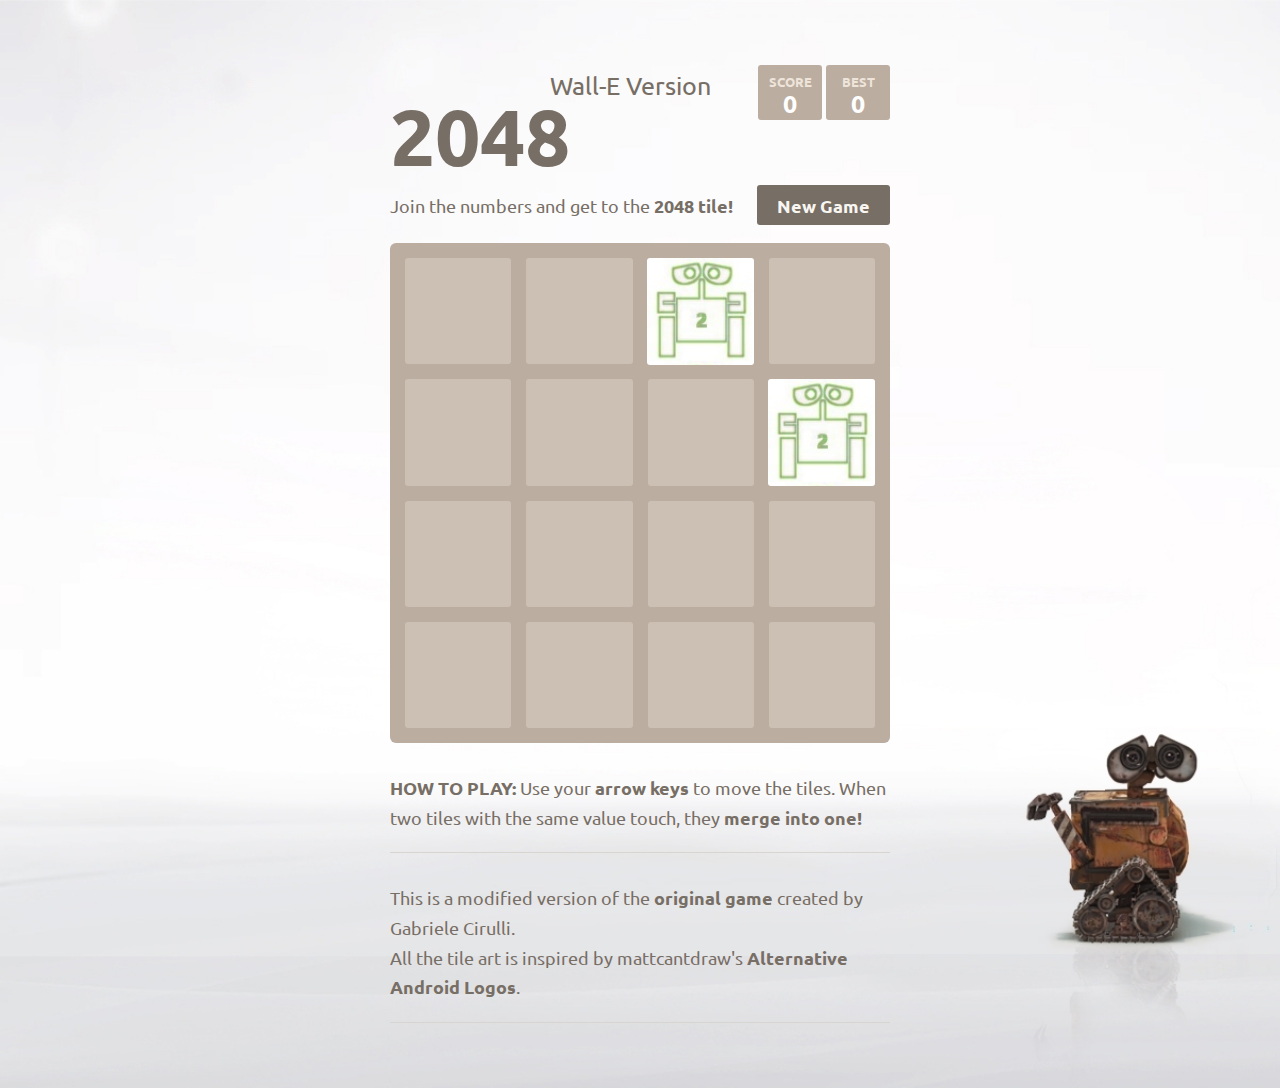
==== index_1.html @ 0d57aeeb "Change the location of the fb share button" ====
<!DOCTYPE html>
<html lang="en" manifest="cache.appcache">
<head>
  <meta charset="utf-8">
  <title>2048 | Wall-E Version</title>

  <link href="style/main.css" rel="stylesheet" type="text/css">
  <link href='http://fonts.googleapis.com/css?family=Ubuntu:400,700,400italic' rel='stylesheet' type='text/css'>
  <link rel="shortcut icon" href="favicon.ico">
  <link rel="apple-touch-icon" href="meta/apple-touch-icon.png">
  <link rel="apple-touch-startup-image" href="meta/apple-touch-startup-image-640x1096.png" media="(device-width: 320px) and (device-height: 568px) and (-webkit-device-pixel-ratio: 2)"> <!-- iPhone 5+ -->
  <link rel="apple-touch-startup-image" href="meta/apple-touch-startup-image-640x920.png"  media="(device-width: 320px) and (device-height: 480px) and (-webkit-device-pixel-ratio: 2)"> <!-- iPhone, retina -->
  <meta name="apple-mobile-web-app-capable" content="yes">
  <meta name="apple-mobile-web-app-status-bar-style" content="black">

  <meta name="HandheldFriendly" content="True">
  <meta name="MobileOptimized" content="320">
  <meta name="viewport" content="width=device-width, target-densitydpi=160dpi, initial-scale=1.0, maximum-scale=1, user-scalable=no, minimal-ui">
  <meta name="format-detection" content="telephone=no" />

  <meta name="apple-itunes-app" content="app-id=868076805">

  <meta property="og:title" content="2048 Game - Wall-E Version"/>
  <meta property="og:site_name" content="2048 Game - Wall-E Version"/>
  <meta property="og:description" content="Join the numbers and get to the 2048 tile! Careful: This game is extremely addictive!"/>
  <meta property="og:image" content="style/images/gameprtscr.png"/>
</head>
<body background="style/images/bg-image.jpg">
  
  <script>(function(d, s, id) 
  {
    var js, fjs = d.getElementsByTagName(s)[0];
    if (d.getElementById(id)) return;
    js = d.createElement(s); js.id = id;
    js.src = "//connect.facebook.net/en_US/sdk.js#xfbml=1&appId=1471300976479376&version=v2.0";
    fjs.parentNode.insertBefore(js, fjs);
  } (document, 'script', 'facebook-jssdk'));
  </script>

  <div class="container">
    <div class="heading">
      <a href="http://usmanayubsh.github.io/2048/"><h1 class="title">2048</h1>
      <h2 class="subtitle"> Wall-E Version</h2></a>
        <div class="scores-container">
          <div class="score-container">0</div>
          <div class="best-container">0</div>
        </div>
    </div>
    
    <div class="fb-share-button" data-href="http://usmanayubsh.github.io/2048/index_1.html" data-width="600px" data-layout="button_count"></div>
    
    <div class="above-game">
      <p class="game-intro">Join the numbers and get to the <strong>2048 tile!</strong></p>
      <a class="restart-button">New Game</a>
    </div>

    <div class="game-container">
      <div class="game-message">
        <p></p>
        <div class="lower">
	        <a class="keep-playing-button">Keep going</a>
          <a class="retry-button">Try again</a>
          <div class="score-sharing"></div>
        </div>
      </div>

      <div class="grid-container">
        <div class="grid-row">
          <div class="grid-cell"></div>
          <div class="grid-cell"></div>
          <div class="grid-cell"></div>
          <div class="grid-cell"></div>
        </div>
        <div class="grid-row">
          <div class="grid-cell"></div>
          <div class="grid-cell"></div>
          <div class="grid-cell"></div>
          <div class="grid-cell"></div>
        </div>
        <div class="grid-row">
          <div class="grid-cell"></div>
          <div class="grid-cell"></div>
          <div class="grid-cell"></div>
          <div class="grid-cell"></div>
        </div>
        <div class="grid-row">
          <div class="grid-cell"></div>
          <div class="grid-cell"></div>
          <div class="grid-cell"></div>
          <div class="grid-cell"></div>
        </div>
      </div>

      <div class="tile-container">

      </div>
    </div>
    <p class="game-explanation">
      <strong class="important">How to play:</strong> Use your <strong>arrow keys</strong> to move the tiles. When two tiles with the same value touch, they <strong>merge into one!</strong>
    </p>
    <hr>
    <p class="game-explanation2">
    This is a modified version of the <a href="http://gabrielecirulli.github.io/2048/" target="_blank">original game</a> created by Gabriele Cirulli.<br/> All the tile art is inspired by mattcantdraw's <a href = "http://mattcantdraw.deviantart.com/art/Alternative-Android-Logos-345898996" target = "_blank">Alternative Android Logos</a>.
    </p>
    <hr>
  </div>

  <script src="js/bind_polyfill.js"></script>
  <script src="js/classlist_polyfill.js"></script>
  <script src="js/animframe_polyfill.js"></script>
  <script src="js/keyboard_input_manager.js"></script>
  <script src="js/html_actuator.js"></script>
  <script src="js/grid.js"></script>
  <script src="js/tile.js"></script>
  <script src="js/local_storage_manager.js"></script>
  <script src="js/game_manager.js"></script>
  <script src="js/application.js"></script>

  <script>
  (function(i,s,o,g,r,a,m){i['GoogleAnalyticsObject']=r;i[r]=i[r]||function(){
  (i[r].q=i[r].q||[]).push(arguments)},i[r].l=1*new Date();a=s.createElement(o),
  m=s.getElementsByTagName(o)[0];a.async=1;a.src=g;m.parentNode.insertBefore(a,m)
  })(window,document,'script','//www.google-analytics.com/analytics.js','ga');

  ga('create', 'UA-17813454-4', 'auto');
  ga('send', 'pageview');
  </script>

  <script id="_wau7bc">var _wau = _wau || []; _wau.push(["classic", "y0lzdzcajd4p", "7bc"]);
  (function() {var s=document.createElement("script"); s.async=true;
  s.src="http://widgets.amung.us/classic.js";
  document.getElementsByTagName("head")[0].appendChild(s);
  })();
  </script>

</body>
</html>
---- style/main.css ----
@import url(http://fonts.googleapis.com/css?family=Ubuntu:400,700,400italic);
html, body {
  margin: 0;
  padding: 0;

  -webkit-background-size: cover;
  -moz-background-size: cover;
  -o-background-size: cover;
  background-size: cover;
  color: #776e65;
  font-family: 'Ubuntu', sans-serif;
  font-size: 18px; }

body {
  margin: 65px 0; }

input {
  display: inline-block;
  background: #8f7a66;
  border-radius: 3px;
  padding: 0 20px;
  text-decoration: none;
  color: #f9f6f2;
  height: 40px;
  line-height: 42px;
  cursor: pointer;
  font: inherit;
  border: none;
  outline: none;
  box-sizing: border-box;
  font-weight: bold;
  margin: 0;
  -webkit-appearance: none;
  -moz-appearance: none;
  appearance: none; }
  input[type="text"], input[type="email"] {
    cursor: auto;
    background: #fcfbf9;
    font-weight: normal;
    color: #776e65;
    padding: 0 15px; }
    input[type="text"]::-webkit-input-placeholder, input[type="email"]::-webkit-input-placeholder {
      color: #9d948c; }
    input[type="text"]::-moz-placeholder, input[type="email"]::-moz-placeholder {
      color: #9d948c; }
    input[type="text"]:-ms-input-placeholder, input[type="email"]:-ms-input-placeholder {
      color: #9d948c; }

.heading:after {
  content: "";
  display: block;
  clear: both; }

h1.title {
  font-size: 80px;
  font-weight: bold;
  margin: 21px 0px 0px 0px;
  display: block;
  float: left; }

h2.subtitle {
  margin: 5px 20px 5px -20px;
  font-size: 25px;
  font-weight: normal;
  float: left; }

@-webkit-keyframes move-up {
  0% {
    top: 25px;
    opacity: 1; }

  100% {
    top: -50px;
    opacity: 0; } }
@-moz-keyframes move-up {
  0% {
    top: 25px;
    opacity: 1; }

  100% {
    top: -50px;
    opacity: 0; } }
@keyframes move-up {
  0% {
    top: 25px;
    opacity: 1; }

  100% {
    top: -50px;
    opacity: 0; } }
.scores-container {
  padding: 0 0 18px;
  float: right;
  text-align: right; }

.score-container, .best-container {
  position: relative;
  display: inline-block;
  background: #bbada0;
  padding: 15px 25px;
  font-size: 25px;
  height: 25px;
  line-height: 47px;
  font-weight: bold;
  border-radius: 3px;
  color: white;
  margin-top: 0px;
  text-align: center; }
.score-container:after, .best-container:after {
    position: absolute;
    width: 100%;
    top: 10px;
    left: 0;
    text-transform: uppercase;
    font-size: 13px;
    line-height: 13px;
    text-align: center;
    color: #eee4da; }
.score-container .score-addition, .best-container .score-addition {
    position: absolute;
    right: 30px;
    color: red;
    font-size: 25px;
    line-height: 25px;
    font-weight: bold;
    color: rgba(119, 110, 101, 0.9);
    z-index: 100;
    -webkit-animation: move-up 600ms ease-in;
    -moz-animation: move-up 600ms ease-in;
    animation: move-up 600ms ease-in;
    -webkit-animation-fill-mode: both;
    -moz-animation-fill-mode: both;
    animation-fill-mode: both; }

.score-container:after {
  content: "Score"; }

.best-container:after {
  content: "Best"; }

p {
  margin-top: 0;
  margin-bottom: 10px;
  line-height: 1.65; }

a {
  color: #776e65;
  font-weight: bold;
  text-decoration: underline;
  cursor: pointer; }

strong.important {
  text-transform: uppercase; }

hr {
  border: none;
  border-bottom: 1px solid #d8d4d0;
  margin-top: 20px;
  margin-bottom: 30px; }

.container {
  width: 500px;
  margin: 0 auto; }

@-webkit-keyframes fade-in {
  0% {
    opacity: 0; }

  100% {
    opacity: 1; } }
@-moz-keyframes fade-in {
  0% {
    opacity: 0; }

  100% {
    opacity: 1; } }
@keyframes fade-in {
  0% {
    opacity: 0; }

  100% {
    opacity: 1; } }
@-webkit-keyframes slide-up {
  0% {
    margin-top: 32%; }

  100% {
    margin-top: 20%; } }
@-moz-keyframes slide-up {
  0% {
    margin-top: 32%; }

  100% {
    margin-top: 20%; } }
@keyframes slide-up {
  0% {
    margin-top: 32%; }

  100% {
    margin-top: 20%; } }
.game-container {
  margin-top: 16px;
  position: relative;
  padding: 15px;
  cursor: default;
  -webkit-touch-callout: none;
  -ms-touch-callout: none;
  -webkit-user-select: none;
  -moz-user-select: none;
  -ms-user-select: none;
  -ms-touch-action: none;
  touch-action: none;
  background: #bbada0;
  border-radius: 6px;
  width: 500px;
  height: 500px;
  -webkit-box-sizing: border-box;
  -moz-box-sizing: border-box;
  box-sizing: border-box; }

.game-message {
  display: none;
  position: absolute;
  top: 0;
  right: 0;
  bottom: 0;
  left: 0;
  background: rgba(238, 228, 218, 0.73);
  z-index: 100;
  padding-top: 40px;
  text-align: center;
  -webkit-animation: fade-in 800ms ease 1200ms;
  -moz-animation: fade-in 800ms ease 1200ms;
  animation: fade-in 800ms ease 1200ms;
  -webkit-animation-fill-mode: both;
  -moz-animation-fill-mode: both;
  animation-fill-mode: both; }
  .game-message p {
    font-size: 60px;
    font-weight: bold;
    height: 60px;
    line-height: 60px;
    margin-top: 222px; }
  .game-message .lower {
    display: block;
    margin-top: 29px; }
  .game-message .mailing-list {
    margin-top: 52px; }
    .game-message .mailing-list strong {
      display: block;
      margin-bottom: 10px; }
    .game-message .mailing-list .mailing-list-email-field {
      width: 230px;
      margin-right: 5px; }
  .game-message a {
    display: inline-block;
    background: #8f7a66;
    border-radius: 3px;
    padding: 0 20px;
    text-decoration: none;
    color: #f9f6f2;
    height: 40px;
    line-height: 42px;
    cursor: pointer;
    margin-left: 9px; }
    .game-message a.keep-playing-button {
      display: none; }
  .game-message .score-sharing {
    display: inline-block;
    vertical-align: middle;
    margin-left: 10px; }
  .game-message.game-won {
    background: rgba(237, 194, 46, 0.5);
    color: #f9f6f2; }
    .game-message.game-won a.keep-playing-button {
      display: inline-block; }
  .game-message.game-won, .game-message.game-over {
    display: block; }
    .game-message.game-won p, .game-message.game-over p {
      -webkit-animation: slide-up 1.5s ease-in-out 2500ms;
      -moz-animation: slide-up 1.5s ease-in-out 2500ms;
      animation: slide-up 1.5s ease-in-out 2500ms;
      -webkit-animation-fill-mode: both;
      -moz-animation-fill-mode: both;
      animation-fill-mode: both; }
    .game-message.game-won .mailing-list, .game-message.game-over .mailing-list {
      -webkit-animation: fade-in 1.5s ease-in-out 2500ms;
      -moz-animation: fade-in 1.5s ease-in-out 2500ms;
      animation: fade-in 1.5s ease-in-out 2500ms;
      -webkit-animation-fill-mode: both;
      -moz-animation-fill-mode: both;
      animation-fill-mode: both; }

.grid-container {
  position: absolute;
  z-index: 1; }

.grid-row {
  margin-bottom: 15px; }
  .grid-row:last-child {
    margin-bottom: 0; }
  .grid-row:after {
    content: "";
    display: block;
    clear: both; }

.grid-cell {
  width: 106.25px;
  height: 106.25px;
  margin-right: 15px;
  float: left;
  border-radius: 3px;
  background: rgba(238, 228, 218, 0.35); }
  .grid-cell:last-child {
    margin-right: 0; }

.tile-container {
  position: absolute;
  z-index: 2; }

.tile, .tile .tile-inner {
  width: 107px;
  height: 107px;
  line-height: 116.25px; }
.tile.tile-position-1-1 {
  -webkit-transform: translate(0px, 0px);
  -moz-transform: translate(0px, 0px);
  transform: translate(0px, 0px); }
.tile.tile-position-1-2 {
  -webkit-transform: translate(0px, 121px);
  -moz-transform: translate(0px, 121px);
  transform: translate(0px, 121px); }
.tile.tile-position-1-3 {
  -webkit-transform: translate(0px, 242px);
  -moz-transform: translate(0px, 242px);
  transform: translate(0px, 242px); }
.tile.tile-position-1-4 {
  -webkit-transform: translate(0px, 363px);
  -moz-transform: translate(0px, 363px);
  transform: translate(0px, 363px); }
.tile.tile-position-2-1 {
  -webkit-transform: translate(121px, 0px);
  -moz-transform: translate(121px, 0px);
  transform: translate(121px, 0px); }
.tile.tile-position-2-2 {
  -webkit-transform: translate(121px, 121px);
  -moz-transform: translate(121px, 121px);
  transform: translate(121px, 121px); }
.tile.tile-position-2-3 {
  -webkit-transform: translate(121px, 242px);
  -moz-transform: translate(121px, 242px);
  transform: translate(121px, 242px); }
.tile.tile-position-2-4 {
  -webkit-transform: translate(121px, 363px);
  -moz-transform: translate(121px, 363px);
  transform: translate(121px, 363px); }
.tile.tile-position-3-1 {
  -webkit-transform: translate(242px, 0px);
  -moz-transform: translate(242px, 0px);
  transform: translate(242px, 0px); }
.tile.tile-position-3-2 {
  -webkit-transform: translate(242px, 121px);
  -moz-transform: translate(242px, 121px);
  transform: translate(242px, 121px); }
.tile.tile-position-3-3 {
  -webkit-transform: translate(242px, 242px);
  -moz-transform: translate(242px, 242px);
  transform: translate(242px, 242px); }
.tile.tile-position-3-4 {
  -webkit-transform: translate(242px, 363px);
  -moz-transform: translate(242px, 363px);
  transform: translate(242px, 363px); }
.tile.tile-position-4-1 {
  -webkit-transform: translate(363px, 0px);
  -moz-transform: translate(363px, 0px);
  transform: translate(363px, 0px); }
.tile.tile-position-4-2 {
  -webkit-transform: translate(363px, 121px);
  -moz-transform: translate(363px, 121px);
  transform: translate(363px, 121px); }
.tile.tile-position-4-3 {
  -webkit-transform: translate(363px, 242px);
  -moz-transform: translate(363px, 242px);
  transform: translate(363px, 242px); }
.tile.tile-position-4-4 {
  -webkit-transform: translate(363px, 363px);
  -moz-transform: translate(363px, 363px);
  transform: translate(363px, 363px); }

.tile {
  position: absolute;
  -webkit-transition: 100ms ease-in-out;
  -moz-transition: 100ms ease-in-out;
  transition: 100ms ease-in-out;
  -webkit-transition-property: -webkit-transform;
  -moz-transition-property: -moz-transform;
  transition-property: transform; }
  .tile .tile-inner {
    border-radius: 3px;
    background: #eee4da;
    text-align: center;
    font-weight: bold;
    z-index: 10;
    font-size: 55px; }
  .tile.tile-2 .tile-inner {
    background-image: url('images/01.jpg');
    background-size: 100%;
    color: rgba(0,0,0,0);
    box-shadow: 0 0 30px 10px rgba(243, 215, 116, 0), inset 0 0 0 1px rgba(255, 255, 255, 0);
    }
  .tile.tile-4 .tile-inner {
    background-image: url('images/02.jpg');
    background-size: 100%;
    color: rgba(0,0,0,0);
    box-shadow: 0 0 30px 10px rgba(243, 215, 116, 0), inset 0 0 0 1px rgba(255, 255, 255, 0); }
  .tile.tile-8 .tile-inner {
    background-image: url('images/03.jpg');
    background-size: 100%;
    color: rgba(0,0,0,0);
    box-shadow: 0 0 30px 10px rgba(243, 215, 116, 0), inset 0 0 0 1px rgba(255, 255, 255, 0); }
  .tile.tile-16 .tile-inner {
    background-image: url('images/04.jpg');
    background-size: 96%;
    color: rgba(0,0,0,0);
    box-shadow: 0 0 30px 10px rgba(243, 215, 116, 0), inset 0 0 0 1px rgba(255, 255, 255, 0); }
  .tile.tile-32 .tile-inner {
    background-image: url('images/05.jpg');
    background-size: 100%;
    color: rgba(0,0,0,0);
    box-shadow: 0 0 30px 10px rgba(243, 215, 116, 0), inset 0 0 0 1px rgba(255, 255, 255, 0); }
  .tile.tile-64 .tile-inner {
    background-image: url('images/06.jpg');
    background-size: 100%;
    color: rgba(0,0,0,0);
    box-shadow: 0 0 30px 10px rgba(243, 215, 116, 0), inset 0 0 0 1px rgba(255, 255, 255, 0); }
  .tile.tile-128 .tile-inner {
    background-image: url('images/07.jpg');
    background-size: 96%;
    color: rgba(0,0,0,0);
    box-shadow: 0 0 30px 10px rgba(243, 215, 116, 0), inset 0 0 0 1px rgba(255, 255, 255, 0); }
    @media screen and (max-width: 520px) {
      .tile.tile-128 .tile-inner {
        font-size: 25px; } }
  .tile.tile-256 .tile-inner {
    background-image: url('images/08.jpg');
    background-size: 100%;
    color: rgba(0,0,0,0);
    box-shadow: 0 0 30px 10px rgba(243, 215, 116, 0), inset 0 0 0 1px rgba(255, 255, 255, 0); }
    @media screen and (max-width: 520px) {
      .tile.tile-256 .tile-inner {
        font-size: 25px; } }
  .tile.tile-512 .tile-inner {
    background-image: url('images/09.jpg');
    background-size: 100%;
    color: rgba(0,0,0,0);
    box-shadow: 0 0 30px 10px rgba(243, 215, 116, 0), inset 0 0 0 1px rgba(255, 255, 255, 0); }
    @media screen and (max-width: 520px) {
      .tile.tile-512 .tile-inner {
        font-size: 25px; } }
  .tile.tile-1024 .tile-inner {
    background-image: url('images/10.jpg');
    background-size: 100%;
    color: rgba(0,0,0,0);
    box-shadow: 0 0 30px 10px rgba(243, 215, 116, 0), inset 0 0 0 1px rgba(255, 255, 255, 0); }
    @media screen and (max-width: 520px) {
      .tile.tile-1024 .tile-inner {
        font-size: 15px; } }
  .tile.tile-2048 .tile-inner {
    background-image: url('images/11.jpg');
    background-size: 100%;
    color: rgba(0,0,0,0);
    box-shadow: 0 0 30px 10px rgba(243, 215, 116, 0), inset 0 0 0 1px rgba(255, 255, 255, 0); }
    @media screen and (max-width: 520px) {
      .tile.tile-2048 .tile-inner {
        font-size: 15px; } }
  .tile.tile-super .tile-inner {
    color: #f9f6f2;
    background: #3c3a32;
    font-size: 30px; }
    @media screen and (max-width: 520px) {
      .tile.tile-super .tile-inner {
        font-size: 10px; } }

@-webkit-keyframes appear {
  0% {
    opacity: 0;
    -webkit-transform: scale(0);
    -moz-transform: scale(0);
    transform: scale(0); }

  100% {
    opacity: 1;
    -webkit-transform: scale(1);
    -moz-transform: scale(1);
    transform: scale(1); } }
@-moz-keyframes appear {
  0% {
    opacity: 0;
    -webkit-transform: scale(0);
    -moz-transform: scale(0);
    transform: scale(0); }

  100% {
    opacity: 1;
    -webkit-transform: scale(1);
    -moz-transform: scale(1);
    transform: scale(1); } }
@keyframes appear {
  0% {
    opacity: 0;
    -webkit-transform: scale(0);
    -moz-transform: scale(0);
    transform: scale(0); }

  100% {
    opacity: 1;
    -webkit-transform: scale(1);
    -moz-transform: scale(1);
    transform: scale(1); } }
.tile-new .tile-inner {
  -webkit-animation: appear 200ms ease 100ms;
  -moz-animation: appear 200ms ease 100ms;
  animation: appear 200ms ease 100ms;
  -webkit-animation-fill-mode: backwards;
  -moz-animation-fill-mode: backwards;
  animation-fill-mode: backwards; }

@-webkit-keyframes pop {
  0% {
    -webkit-transform: scale(0);
    -moz-transform: scale(0);
    transform: scale(0); }

  50% {
    -webkit-transform: scale(1.2);
    -moz-transform: scale(1.2);
    transform: scale(1.2); }

  100% {
    -webkit-transform: scale(1);
    -moz-transform: scale(1);
    transform: scale(1); } }
@-moz-keyframes pop {
  0% {
    -webkit-transform: scale(0);
    -moz-transform: scale(0);
    transform: scale(0); }

  50% {
    -webkit-transform: scale(1.2);
    -moz-transform: scale(1.2);
    transform: scale(1.2); }

  100% {
    -webkit-transform: scale(1);
    -moz-transform: scale(1);
    transform: scale(1); } }
@keyframes pop {
  0% {
    -webkit-transform: scale(0);
    -moz-transform: scale(0);
    transform: scale(0); }

  50% {
    -webkit-transform: scale(1.2);
    -moz-transform: scale(1.2);
    transform: scale(1.2); }

  100% {
    -webkit-transform: scale(1);
    -moz-transform: scale(1);
    transform: scale(1); } }
.tile-merged .tile-inner {
  z-index: 20;
  -webkit-animation: pop 200ms ease 100ms;
  -moz-animation: pop 200ms ease 100ms;
  animation: pop 200ms ease 100ms;
  -webkit-animation-fill-mode: backwards;
  -moz-animation-fill-mode: backwards;
  animation-fill-mode: backwards; }

.above-game:after {
  content: "";
  display: block;
  clear: both; }

.game-intro {
  float: left;
  line-height: 42px;
  margin-bottom: 0; }

.restart-button {
  display: inline-block;
  background: #776e65;
  border-radius: 3px;
  padding: 0 20px;
  text-decoration: none;
  color: #f9f6f2;
  height: 40px;
  line-height: 42px;
  cursor: pointer;
  display: block;
  text-align: center;
  float: right; }

.restart-button:hover {
  background: #3D3934;
}

.game-explanation {
  margin-top: 30px; }

.game-explanation2 a {
  text-decoration: none;
}

.game-explanation2 a:hover {
  background: #3D3934;
  color: #f9f6f2;
}

.retry-button:hover {
  background: #3D3934;
}

.sharing {
  margin-top: 20px;
  text-align: center; }
  .sharing > iframe, .sharing > span, .sharing > form {
    display: inline-block;
    vertical-align: middle; }

@media screen and (max-width: 520px) {
  html, body {
    font-size: 15px; }

  body {
    margin-top: 0;
    padding: 20px; }

  h1.title {
    font-size: 27px;
    margin-top: 15px; }

  .container {
    width: 280px;
    margin: 0 auto; }

  .score-container, .best-container {
    margin-top: 0;
    padding: 15px 10px;
    min-width: 40px; }

  .heading {
    margin-bottom: 10px; }

  .game-intro {
    width: 55%;
    display: block;
    box-sizing: border-box;
    line-height: 1.65; }

  .restart-button {
    width: 42%;
    padding: 0;
    display: block;
    box-sizing: border-box;
    margin-top: 2px; }

  .game-container {
    margin-top: 16px;
    position: relative;
    padding: 10px;
    cursor: default;
    -webkit-touch-callout: none;
    -ms-touch-callout: none;
    -webkit-user-select: none;
    -moz-user-select: none;
    -ms-user-select: none;
    -ms-touch-action: none;
    touch-action: none;
    background: #bbada0;
    border-radius: 6px;
    width: 280px;
    height: 280px;
    -webkit-box-sizing: border-box;
    -moz-box-sizing: border-box;
    box-sizing: border-box; }

  .game-message {
    display: none;
    position: absolute;
    top: 0;
    right: 0;
    bottom: 0;
    left: 0;
    background: rgba(238, 228, 218, 0.73);
    z-index: 100;
    padding-top: 40px;
    text-align: center;
    -webkit-animation: fade-in 800ms ease 1200ms;
    -moz-animation: fade-in 800ms ease 1200ms;
    animation: fade-in 800ms ease 1200ms;
    -webkit-animation-fill-mode: both;
    -moz-animation-fill-mode: both;
    animation-fill-mode: both; }
    .game-message p {
      font-size: 60px;
      font-weight: bold;
      height: 60px;
      line-height: 60px;
      margin-top: 222px; }
    .game-message .lower {
      display: block;
      margin-top: 29px; }
    .game-message .mailing-list {
      margin-top: 52px; }
      .game-message .mailing-list strong {
        display: block;
        margin-bottom: 10px; }
      .game-message .mailing-list .mailing-list-email-field {
        width: 230px;
        margin-right: 5px; }
    .game-message a {
      display: inline-block;
      background: #8f7a66;
      border-radius: 3px;
      padding: 0 20px;
      text-decoration: none;
      color: #f9f6f2;
      height: 40px;
      line-height: 42px;
      cursor: pointer;
      margin-left: 9px; }
      .game-message a.keep-playing-button {
        display: none; }
    .game-message .score-sharing {
      display: inline-block;
      vertical-align: middle;
      margin-left: 10px; }
    .game-message.game-won {
      background: rgba(237, 194, 46, 0.5);
      color: #f9f6f2; }
      .game-message.game-won a.keep-playing-button {
        display: inline-block; }
    .game-message.game-won, .game-message.game-over {
      display: block; }
      .game-message.game-won p, .game-message.game-over p {
        -webkit-animation: slide-up 1.5s ease-in-out 2500ms;
        -moz-animation: slide-up 1.5s ease-in-out 2500ms;
        animation: slide-up 1.5s ease-in-out 2500ms;
        -webkit-animation-fill-mode: both;
        -moz-animation-fill-mode: both;
        animation-fill-mode: both; }
      .game-message.game-won .mailing-list, .game-message.game-over .mailing-list {
        -webkit-animation: fade-in 1.5s ease-in-out 2500ms;
        -moz-animation: fade-in 1.5s ease-in-out 2500ms;
        animation: fade-in 1.5s ease-in-out 2500ms;
        -webkit-animation-fill-mode: both;
        -moz-animation-fill-mode: both;
        animation-fill-mode: both; }

  .grid-container {
    position: absolute;
    z-index: 1; }

  .grid-row {
    margin-bottom: 10px; }
    .grid-row:last-child {
      margin-bottom: 0; }
    .grid-row:after {
      content: "";
      display: block;
      clear: both; }

  .grid-cell {
    width: 57.5px;
    height: 57.5px;
    margin-right: 10px;
    float: left;
    border-radius: 3px;
    background: rgba(238, 228, 218, 0.35); }
    .grid-cell:last-child {
      margin-right: 0; }

  .tile-container {
    position: absolute;
    z-index: 2; }

  .tile, .tile .tile-inner {
    width: 58px;
    height: 58px;
    line-height: 67.5px; }
  .tile.tile-position-1-1 {
    -webkit-transform: translate(0px, 0px);
    -moz-transform: translate(0px, 0px);
    transform: translate(0px, 0px); }
  .tile.tile-position-1-2 {
    -webkit-transform: translate(0px, 67px);
    -moz-transform: translate(0px, 67px);
    transform: translate(0px, 67px); }
  .tile.tile-position-1-3 {
    -webkit-transform: translate(0px, 135px);
    -moz-transform: translate(0px, 135px);
    transform: translate(0px, 135px); }
  .tile.tile-position-1-4 {
    -webkit-transform: translate(0px, 202px);
    -moz-transform: translate(0px, 202px);
    transform: translate(0px, 202px); }
  .tile.tile-position-2-1 {
    -webkit-transform: translate(67px, 0px);
    -moz-transform: translate(67px, 0px);
    transform: translate(67px, 0px); }
  .tile.tile-position-2-2 {
    -webkit-transform: translate(67px, 67px);
    -moz-transform: translate(67px, 67px);
    transform: translate(67px, 67px); }
  .tile.tile-position-2-3 {
    -webkit-transform: translate(67px, 135px);
    -moz-transform: translate(67px, 135px);
    transform: translate(67px, 135px); }
  .tile.tile-position-2-4 {
    -webkit-transform: translate(67px, 202px);
    -moz-transform: translate(67px, 202px);
    transform: translate(67px, 202px); }
  .tile.tile-position-3-1 {
    -webkit-transform: translate(135px, 0px);
    -moz-transform: translate(135px, 0px);
    transform: translate(135px, 0px); }
  .tile.tile-position-3-2 {
    -webkit-transform: translate(135px, 67px);
    -moz-transform: translate(135px, 67px);
    transform: translate(135px, 67px); }
  .tile.tile-position-3-3 {
    -webkit-transform: translate(135px, 135px);
    -moz-transform: translate(135px, 135px);
    transform: translate(135px, 135px); }
  .tile.tile-position-3-4 {
    -webkit-transform: translate(135px, 202px);
    -moz-transform: translate(135px, 202px);
    transform: translate(135px, 202px); }
  .tile.tile-position-4-1 {
    -webkit-transform: translate(202px, 0px);
    -moz-transform: translate(202px, 0px);
    transform: translate(202px, 0px); }
  .tile.tile-position-4-2 {
    -webkit-transform: translate(202px, 67px);
    -moz-transform: translate(202px, 67px);
    transform: translate(202px, 67px); }
  .tile.tile-position-4-3 {
    -webkit-transform: translate(202px, 135px);
    -moz-transform: translate(202px, 135px);
    transform: translate(202px, 135px); }
  .tile.tile-position-4-4 {
    -webkit-transform: translate(202px, 202px);
    -moz-transform: translate(202px, 202px);
    transform: translate(202px, 202px); }

  .tile .tile-inner {
    font-size: 35px; }

  .game-message {
    padding-top: 0; }
    .game-message p {
      font-size: 30px !important;
      height: 30px !important;
      line-height: 30px !important;
      margin-top: 32% !important;
      margin-bottom: 0 !important; }
    .game-message .lower {
      margin-top: 10px !important; }
    .game-message.game-won .score-sharing {
      margin-top: 10px; }
  .sharing > iframe, .sharing > span, .sharing > form {
    display: block;
    margin: 0 auto;
    margin-bottom: 20px; } }
.pp-donate button {
  -webkit-appearance: none;
  -moz-appearance: none;
  appearance: none;
  border: none;
  font: inherit;
  color: inherit;
  display: inline-block;
  background: #8f7a66;
  border-radius: 3px;
  padding: 0 20px;
  text-decoration: none;
  color: #f9f6f2;
  height: 40px;
  line-height: 42px;
  cursor: pointer; }
  .pp-donate button img {
    vertical-align: -4px;
    margin-right: 8px; }

.btc-donate {
  position: relative;
  margin-left: 10px;
  display: inline-block;
  background: #8f7a66;
  border-radius: 3px;
  padding: 0 20px;
  text-decoration: none;
  color: #f9f6f2;
  height: 40px;
  line-height: 42px;
  cursor: pointer; }
  .btc-donate img {
    vertical-align: -4px;
    margin-right: 8px; }
  .btc-donate a {
    color: #f9f6f2;
    text-decoration: none;
    font-weight: normal; }
  .btc-donate .address {
    cursor: auto;
    position: absolute;
    width: 340px;
    right: 50%;
    margin-right: -170px;
    padding-bottom: 7px;
    top: -30px;
    opacity: 0;
    pointer-events: none;
    -webkit-transition: 400ms ease;
    -moz-transition: 400ms ease;
    transition: 400ms ease;
    -webkit-transition-property: top, opacity;
    -moz-transition-property: top, opacity;
    transition-property: top, opacity; }
    .btc-donate .address:after {
      position: absolute;
      border-top: 10px solid #bbada0;
      border-right: 7px solid transparent;
      border-left: 7px solid transparent;
      content: "";
      bottom: 0px;
      left: 50%;
      margin-left: -7px; }
    .btc-donate .address code {
      background-color: #bbada0;
      padding: 10px 15px;
      width: 100%;
      border-radius: 3px;
      line-height: 1;
      font-weight: normal;
      font-size: 15px;
      font-family: Consolas, "Liberation Mono", Courier, monospace;
      text-align: center; }
  .btc-donate:hover .address, .btc-donate .address:hover .address {
    opacity: 1;
    top: -45px;
    pointer-events: auto; }
  @media screen and (max-width: 520px) {
    .btc-donate {
      width: 120px; }
      .btc-donate .address {
        margin-right: -150px;
        width: 300px; }
        .btc-donate .address code {
          font-size: 13px; }
        .btc-donate .address:after {
          left: 50%;
          bottom: 2px; } }

@-webkit-keyframes pop-in-big {
  0% {
    -webkit-transform: scale(0) translateZ(0);
    -moz-transform: scale(0) translateZ(0);
    transform: scale(0) translateZ(0);
    opacity: 0;
    margin-top: -56px; }

  100% {
    -webkit-transform: scale(1) translateZ(0);
    -moz-transform: scale(1) translateZ(0);
    transform: scale(1) translateZ(0);
    opacity: 1;
    margin-top: 30px; } }
@-moz-keyframes pop-in-big {
  0% {
    -webkit-transform: scale(0) translateZ(0);
    -moz-transform: scale(0) translateZ(0);
    transform: scale(0) translateZ(0);
    opacity: 0;
    margin-top: -56px; }

  100% {
    -webkit-transform: scale(1) translateZ(0);
    -moz-transform: scale(1) translateZ(0);
    transform: scale(1) translateZ(0);
    opacity: 1;
    margin-top: 30px; } }
@keyframes pop-in-big {
  0% {
    -webkit-transform: scale(0) translateZ(0);
    -moz-transform: scale(0) translateZ(0);
    transform: scale(0) translateZ(0);
    opacity: 0;
    margin-top: -56px; }

  100% {
    -webkit-transform: scale(1) translateZ(0);
    -moz-transform: scale(1) translateZ(0);
    transform: scale(1) translateZ(0);
    opacity: 1;
    margin-top: 30px; } }
@-webkit-keyframes pop-in-small {
  0% {
    -webkit-transform: scale(0) translateZ(0);
    -moz-transform: scale(0) translateZ(0);
    transform: scale(0) translateZ(0);
    opacity: 0;
    margin-top: -76px; }

  100% {
    -webkit-transform: scale(1) translateZ(0);
    -moz-transform: scale(1) translateZ(0);
    transform: scale(1) translateZ(0);
    opacity: 1;
    margin-top: 10px; } }
@-moz-keyframes pop-in-small {
  0% {
    -webkit-transform: scale(0) translateZ(0);
    -moz-transform: scale(0) translateZ(0);
    transform: scale(0) translateZ(0);
    opacity: 0;
    margin-top: -76px; }

  100% {
    -webkit-transform: scale(1) translateZ(0);
    -moz-transform: scale(1) translateZ(0);
    transform: scale(1) translateZ(0);
    opacity: 1;
    margin-top: 10px; } }
@keyframes pop-in-small {
  0% {
    -webkit-transform: scale(0) translateZ(0);
    -moz-transform: scale(0) translateZ(0);
    transform: scale(0) translateZ(0);
    opacity: 0;
    margin-top: -76px; }

  100% {
    -webkit-transform: scale(1) translateZ(0);
    -moz-transform: scale(1) translateZ(0);
    transform: scale(1) translateZ(0);
    opacity: 1;
    margin-top: 10px; } }
.app-notice {
  position: relative;
  -webkit-animation: pop-in-big 700ms ease 2s both;
  -moz-animation: pop-in-big 700ms ease 2s both;
  animation: pop-in-big 700ms ease 2s both;
  background: #edc53f;
  color: white;
  padding: 18px;
  margin-top: 30px;
  height: 56px;
  box-sizing: border-box;
  border-radius: 3px; }
  .app-notice:after {
    content: "";
    display: block;
    clear: both; }
  .app-notice .notice-close-button {
    float: right;
    font-weight: bold;
    cursor: pointer;
    margin-left: 10px;
    opacity: 0.7; }
  .app-notice p {
    margin-bottom: 0; }
  .app-notice, .app-notice p {
    line-height: 20px; }
  .app-notice a {
    color: white; }
  @media screen and (max-width: 520px) {
    .app-notice {
      -webkit-animation: pop-in-small 700ms ease 2s both;
      -moz-animation: pop-in-small 700ms ease 2s both;
      animation: pop-in-small 700ms ease 2s both;
      margin-top: 10px;
      height: 76px; } }
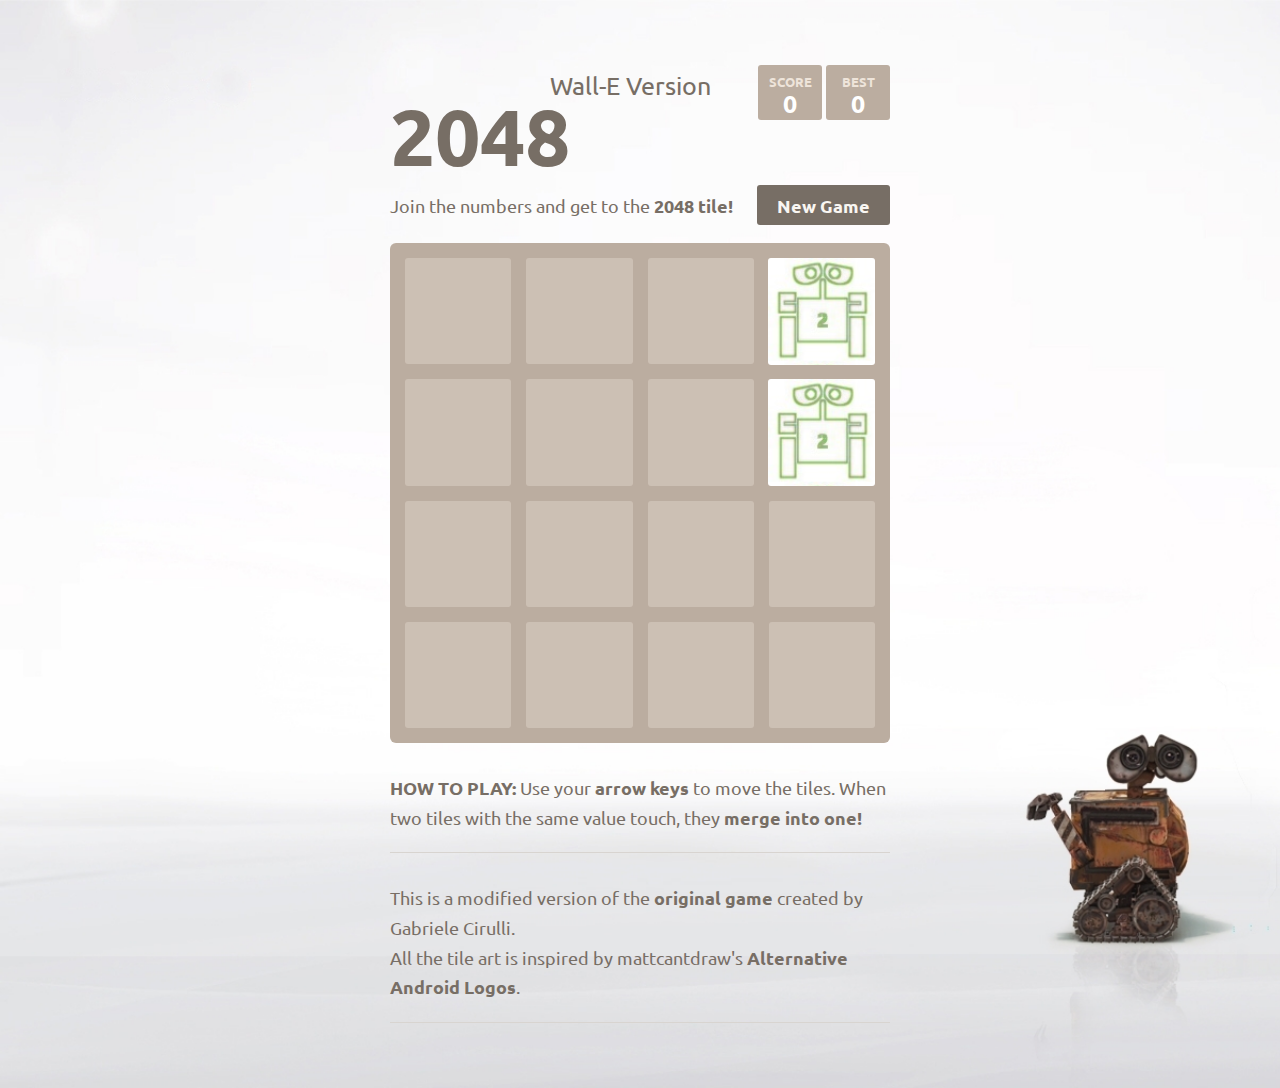
==== commit 3deb221f: "Align Share button with scores container" ====
--- a/index_1.html
+++ b/index_1.html
@@ -44,10 +44,9 @@
         <div class="scores-container">
           <div class="score-container">0</div>
           <div class="best-container">0</div>
+          <div class="fb-share-button" data-href="http://usmanayubsh.github.io/2048/index_1.html" data-width="600px" data-layout="button_count"></div>
         </div>
     </div>
-    
-    <div class="fb-share-button" data-href="http://usmanayubsh.github.io/2048/index_1.html" data-width="600px" data-layout="button_count"></div>
     
     <div class="above-game">
       <p class="game-intro">Join the numbers and get to the <strong>2048 tile!</strong></p>
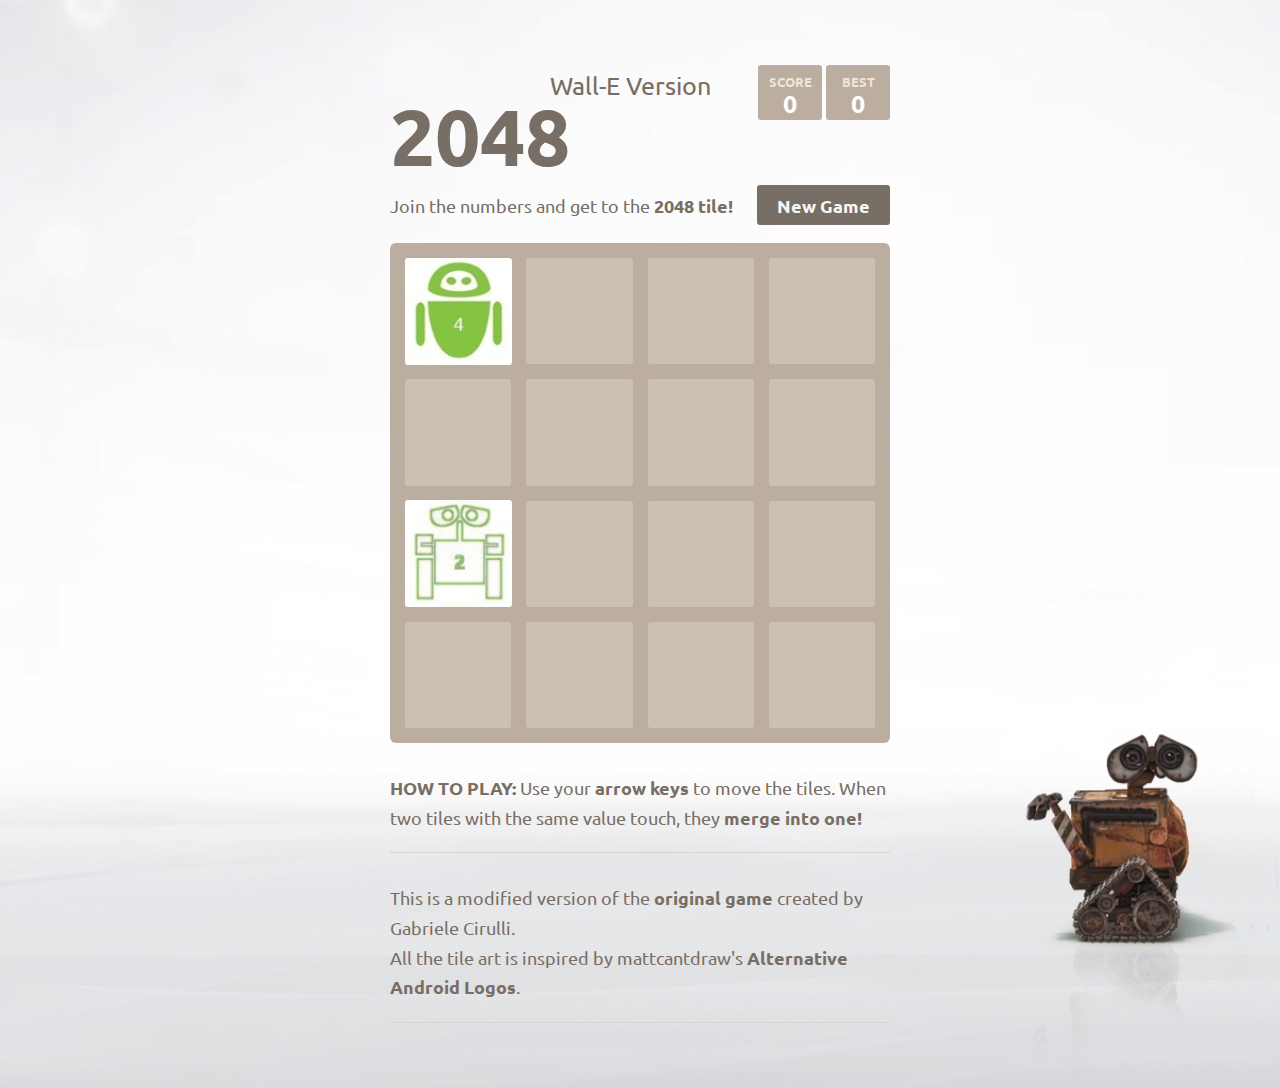
==== commit d061c7e3: "Play around with the fb share button's location" ====
--- a/index_1.html
+++ b/index_1.html
@@ -44,9 +44,10 @@
         <div class="scores-container">
           <div class="score-container">0</div>
           <div class="best-container">0</div>
-          <div class="fb-share-button" data-href="http://usmanayubsh.github.io/2048/index_1.html" data-width="600px" data-layout="button_count"></div>
         </div>
     </div>
+
+    <div class="fb-share-button" data-href="http://usmanayubsh.github.io/2048/index_1.html" data-width="600px" data-layout="button_count"></div>
     
     <div class="above-game">
       <p class="game-intro">Join the numbers and get to the <strong>2048 tile!</strong></p>
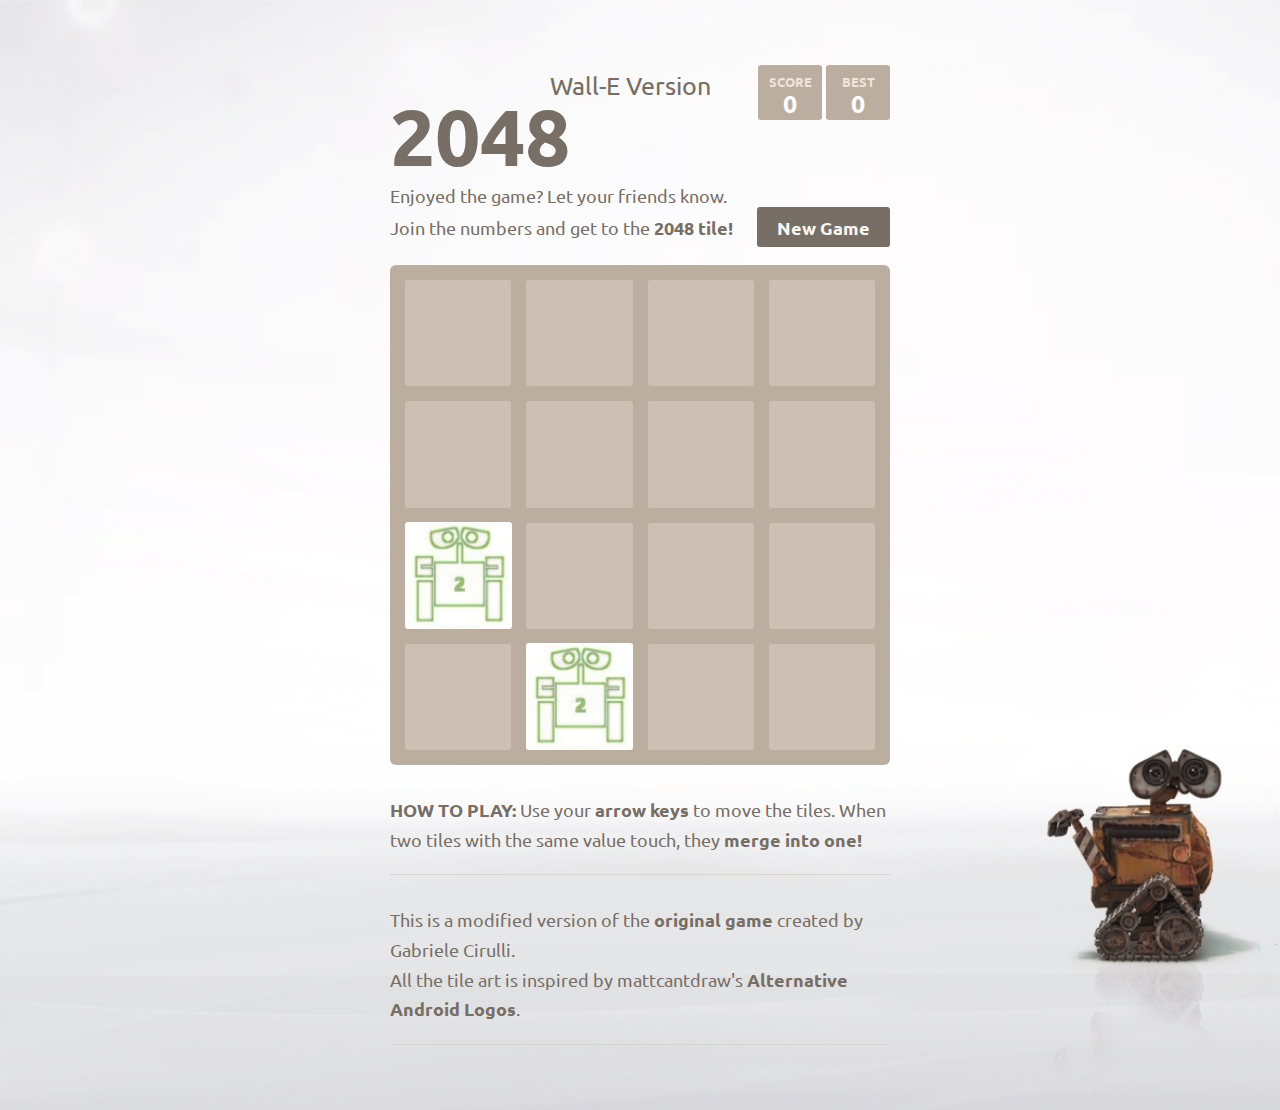
==== commit 27dc4f71: "Add a little message with the share button" ====
--- a/index_1.html
+++ b/index_1.html
@@ -47,7 +47,7 @@
         </div>
     </div>
 
-    <div class="fb-share-button" data-href="http://usmanayubsh.github.io/2048/index_1.html" data-width="600px" data-layout="button_count"></div>
+    <div class="fb-share-button" data-href="http://usmanayubsh.github.io/2048/index_1.html" data-width="600px" data-layout="button_count">Enjoyed the game? Let your friends know.</div>
     
     <div class="above-game">
       <p class="game-intro">Join the numbers and get to the <strong>2048 tile!</strong></p>
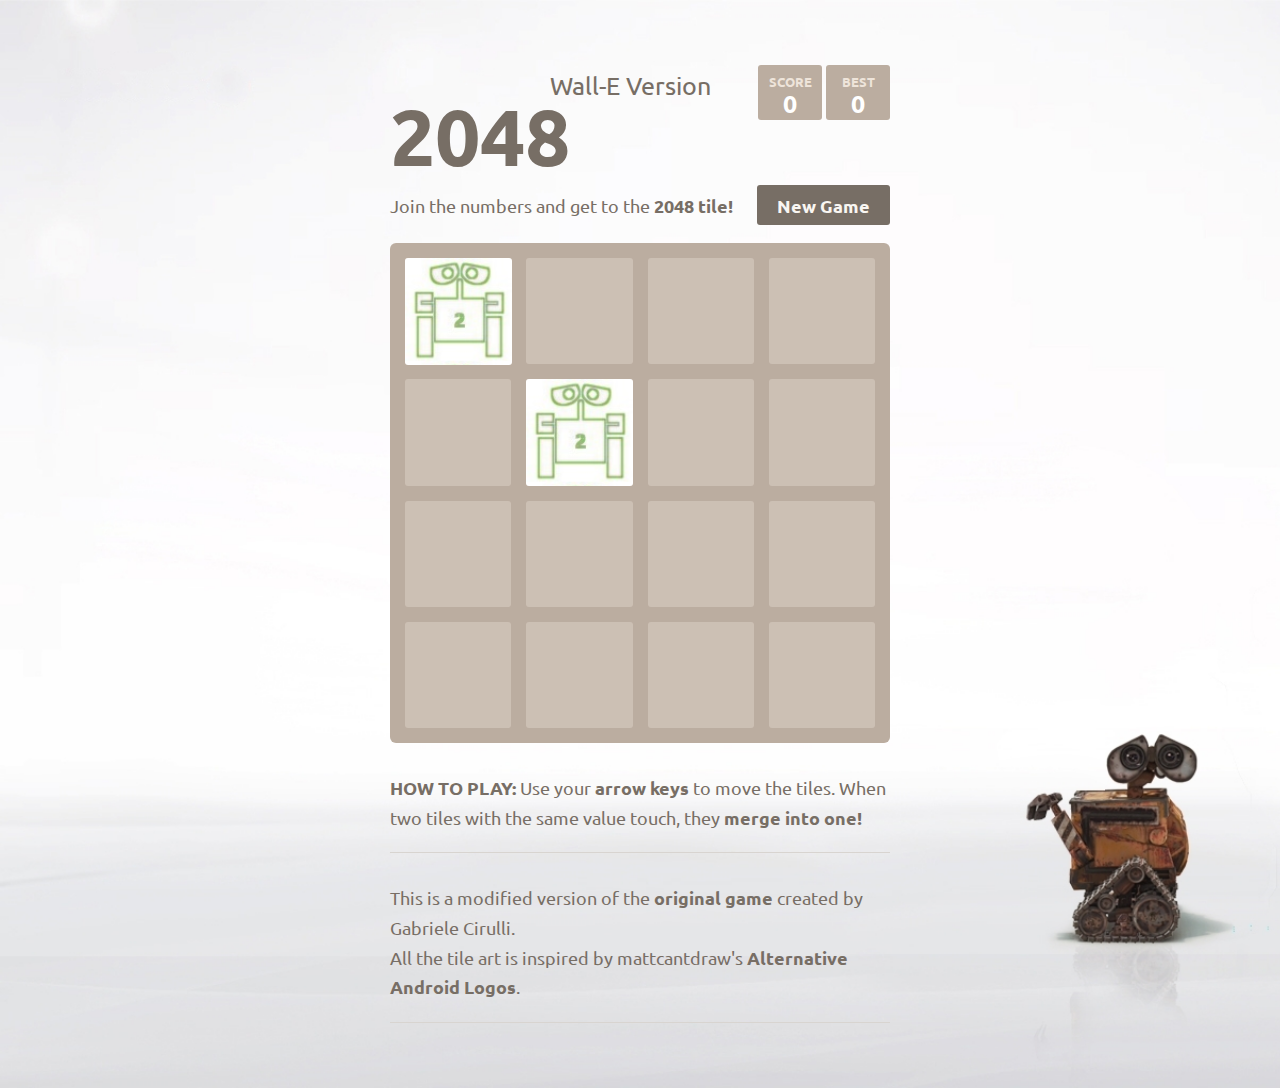
==== commit 03218f90: "Add a share button to the website" ====
--- a/index_1.html
+++ b/index_1.html
@@ -46,9 +46,7 @@
           <div class="best-container">0</div>
         </div>
     </div>
-
-    <div class="fb-share-button" data-href="http://usmanayubsh.github.io/2048/index_1.html" data-width="600px" data-layout="button_count">Enjoyed the game? Let your friends know.</div>
-    
+   
     <div class="above-game">
       <p class="game-intro">Join the numbers and get to the <strong>2048 tile!</strong></p>
       <a class="restart-button">New Game</a>
@@ -104,6 +102,10 @@
     </p>
     <hr>
   </div>
+  
+  <div class="share-area">
+      <div class="fb-share-button" data-href="http://usmanayubsh.github.io/2048/index_1.html" data-width="600px" data-layout="button_count"></div>
+  </div>
 
   <script src="js/bind_polyfill.js"></script>
   <script src="js/classlist_polyfill.js"></script>
--- a/style/main.css
+++ b/style/main.css
@@ -623,6 +623,13 @@
   background: #3D3934;
 }
 
+.share-area {
+  width: 400px;
+  height: 100px;
+  margin: -967px 10px;
+  float: right;
+}
+
 .sharing {
   margin-top: 20px;
   text-align: center; }
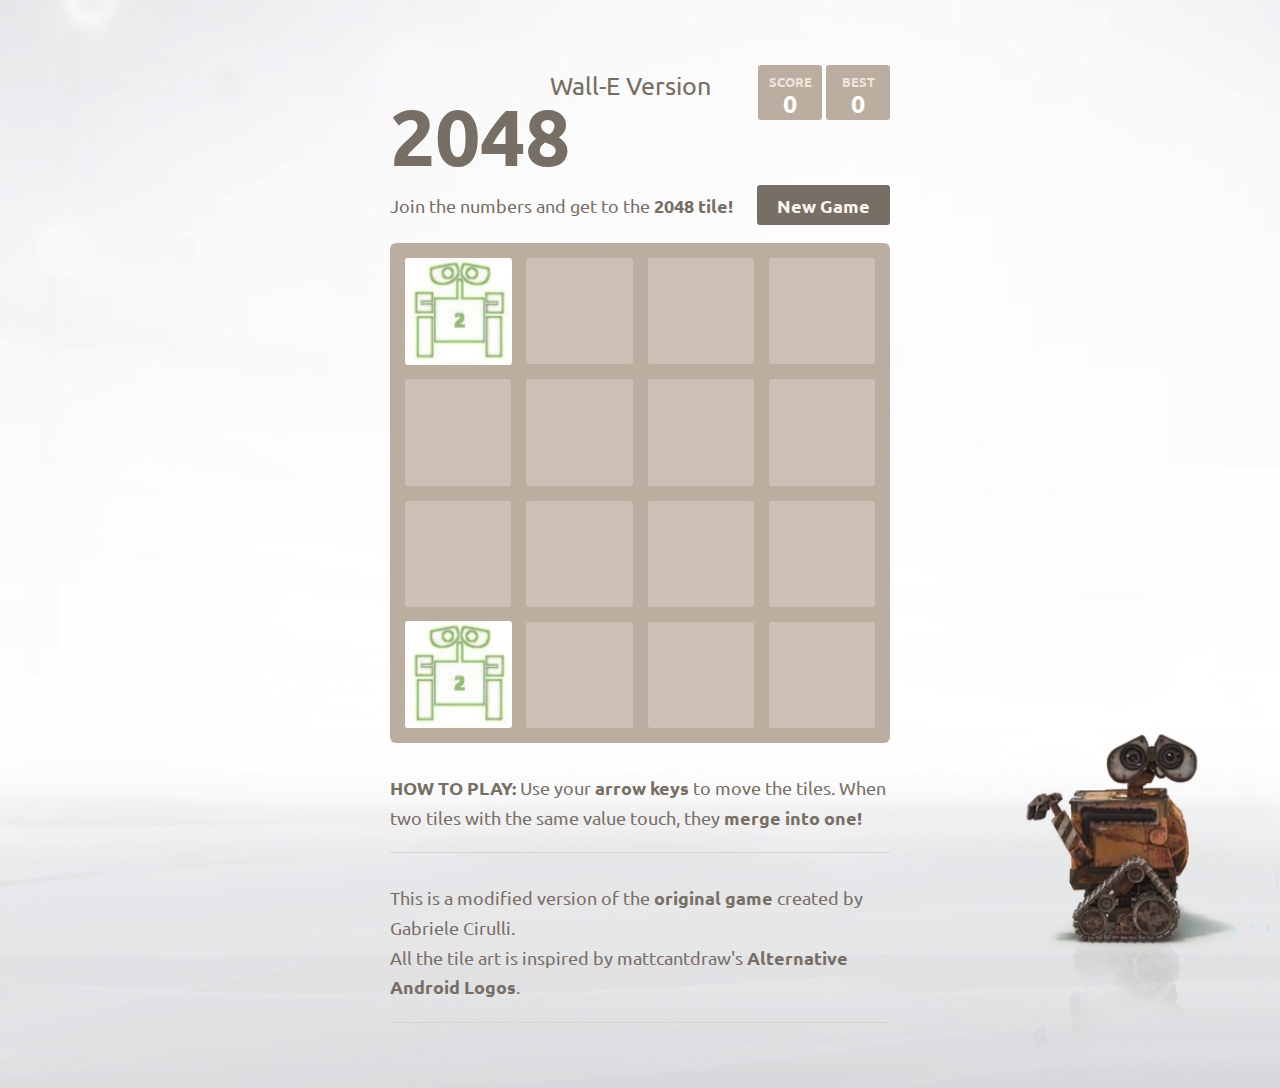
==== commit 32234b62: "Add a like button" ====
--- a/index_1.html
+++ b/index_1.html
@@ -104,7 +104,7 @@
   </div>
   
   <div class="share-area">
-      <div class="fb-share-button" data-href="http://usmanayubsh.github.io/2048/index_1.html" data-width="600px" data-layout="button_count"></div>
+      <div class="fb-like" data-href="https://developers.facebook.com/docs/plugins/" data-width="200px" data-layout="standard" data-action="like" data-show-faces="true" data-share="true"></div>
   </div>
 
   <script src="js/bind_polyfill.js"></script>
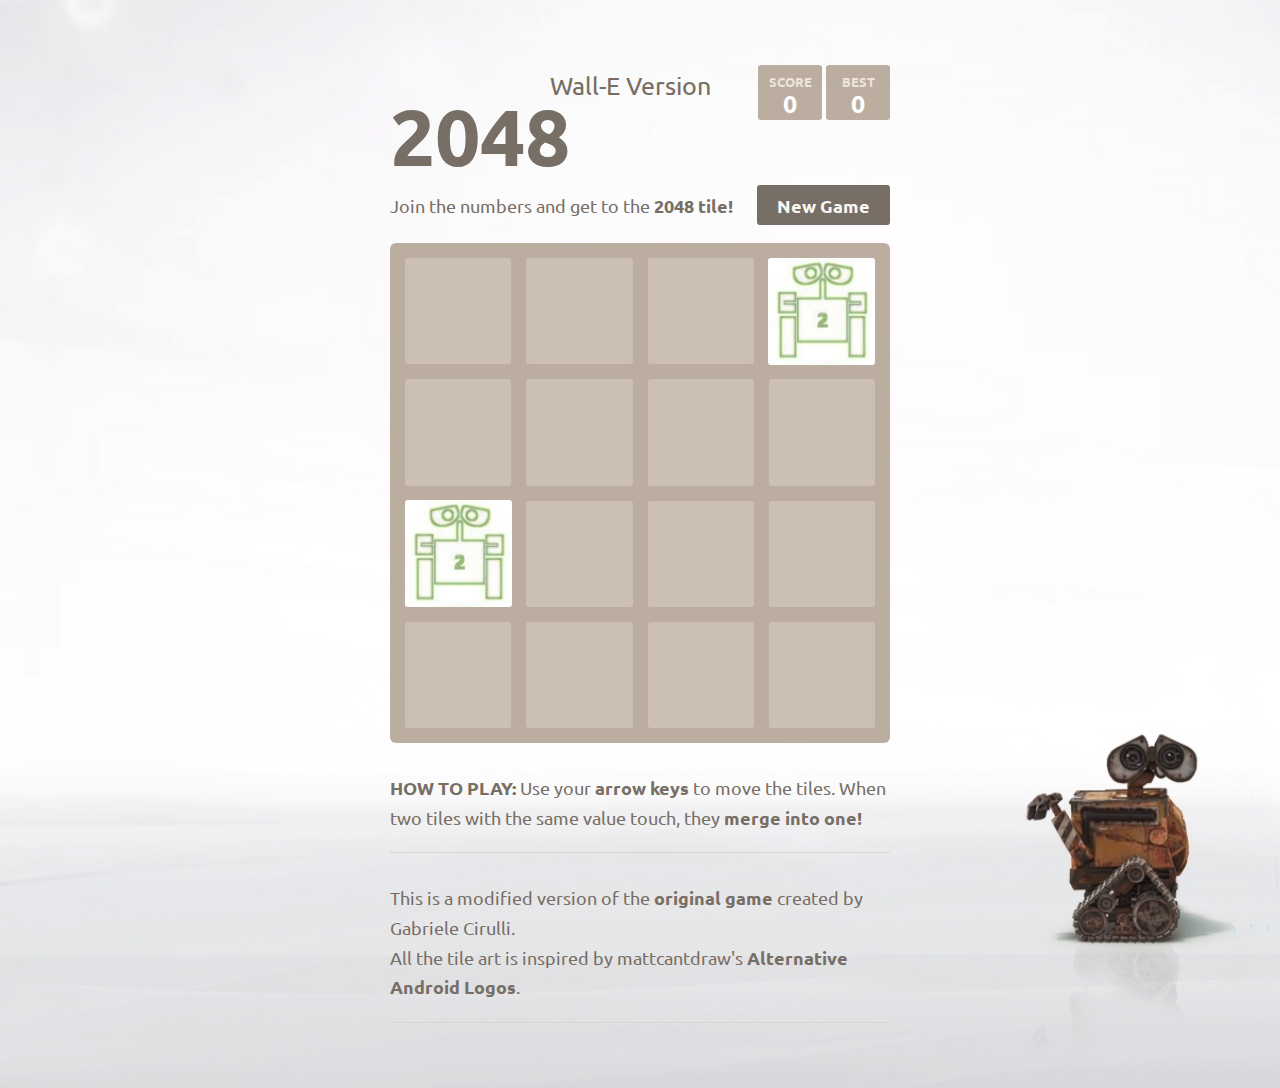
==== commit 0a7ae248: "Add a like button" ====
--- a/index_1.html
+++ b/index_1.html
@@ -104,7 +104,7 @@
   </div>
   
   <div class="share-area">
-      <div class="fb-like" data-href="https://developers.facebook.com/docs/plugins/" data-width="200px" data-layout="standard" data-action="like" data-show-faces="true" data-share="true"></div>
+      <div class="fb-like" data-href="http://usmanayubsh.github.io/2048/index_1.html" data-width="200px" data-layout="standard" data-action="like" data-show-faces="true" data-share="true"></div>
   </div>
 
   <script src="js/bind_polyfill.js"></script>
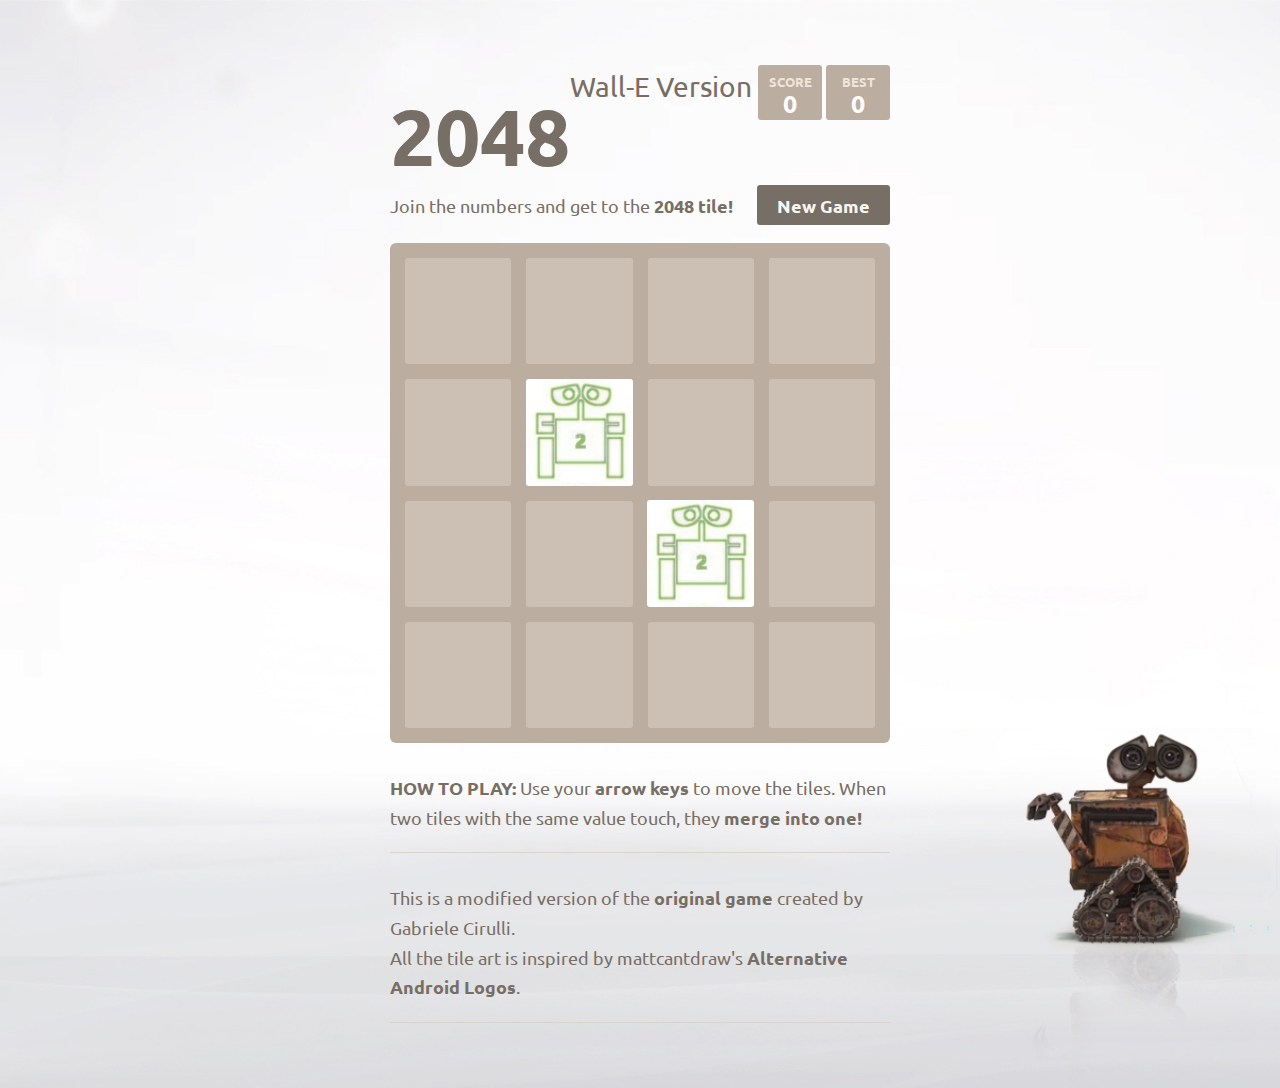
==== commit f591fcec: "Removed fb share and like button." ====
--- a/index_1.html
+++ b/index_1.html
@@ -1,139 +1,139 @@
-<!DOCTYPE html>
-<html lang="en" manifest="cache.appcache">
-<head>
-  <meta charset="utf-8">
-  <title>2048 | Wall-E Version</title>
-
-  <link href="style/main.css" rel="stylesheet" type="text/css">
-  <link href='http://fonts.googleapis.com/css?family=Ubuntu:400,700,400italic' rel='stylesheet' type='text/css'>
-  <link rel="shortcut icon" href="favicon.ico">
-  <link rel="apple-touch-icon" href="meta/apple-touch-icon.png">
-  <link rel="apple-touch-startup-image" href="meta/apple-touch-startup-image-640x1096.png" media="(device-width: 320px) and (device-height: 568px) and (-webkit-device-pixel-ratio: 2)"> <!-- iPhone 5+ -->
-  <link rel="apple-touch-startup-image" href="meta/apple-touch-startup-image-640x920.png"  media="(device-width: 320px) and (device-height: 480px) and (-webkit-device-pixel-ratio: 2)"> <!-- iPhone, retina -->
-  <meta name="apple-mobile-web-app-capable" content="yes">
-  <meta name="apple-mobile-web-app-status-bar-style" content="black">
-
-  <meta name="HandheldFriendly" content="True">
-  <meta name="MobileOptimized" content="320">
-  <meta name="viewport" content="width=device-width, target-densitydpi=160dpi, initial-scale=1.0, maximum-scale=1, user-scalable=no, minimal-ui">
-  <meta name="format-detection" content="telephone=no" />
-
-  <meta name="apple-itunes-app" content="app-id=868076805">
-
-  <meta property="og:title" content="2048 Game - Wall-E Version"/>
-  <meta property="og:site_name" content="2048 Game - Wall-E Version"/>
-  <meta property="og:description" content="Join the numbers and get to the 2048 tile! Careful: This game is extremely addictive!"/>
-  <meta property="og:image" content="style/images/gameprtscr.png"/>
-</head>
-<body background="style/images/bg-image.jpg">
-  
-  <script>(function(d, s, id) 
-  {
-    var js, fjs = d.getElementsByTagName(s)[0];
-    if (d.getElementById(id)) return;
-    js = d.createElement(s); js.id = id;
-    js.src = "//connect.facebook.net/en_US/sdk.js#xfbml=1&appId=1471300976479376&version=v2.0";
-    fjs.parentNode.insertBefore(js, fjs);
-  } (document, 'script', 'facebook-jssdk'));
-  </script>
-
-  <div class="container">
-    <div class="heading">
-      <a href="http://usmanayubsh.github.io/2048/"><h1 class="title">2048</h1>
-      <h2 class="subtitle"> Wall-E Version</h2></a>
-        <div class="scores-container">
-          <div class="score-container">0</div>
-          <div class="best-container">0</div>
-        </div>
-    </div>
-   
-    <div class="above-game">
-      <p class="game-intro">Join the numbers and get to the <strong>2048 tile!</strong></p>
-      <a class="restart-button">New Game</a>
-    </div>
-
-    <div class="game-container">
-      <div class="game-message">
-        <p></p>
-        <div class="lower">
-	        <a class="keep-playing-button">Keep going</a>
-          <a class="retry-button">Try again</a>
-          <div class="score-sharing"></div>
-        </div>
-      </div>
-
-      <div class="grid-container">
-        <div class="grid-row">
-          <div class="grid-cell"></div>
-          <div class="grid-cell"></div>
-          <div class="grid-cell"></div>
-          <div class="grid-cell"></div>
-        </div>
-        <div class="grid-row">
-          <div class="grid-cell"></div>
-          <div class="grid-cell"></div>
-          <div class="grid-cell"></div>
-          <div class="grid-cell"></div>
-        </div>
-        <div class="grid-row">
-          <div class="grid-cell"></div>
-          <div class="grid-cell"></div>
-          <div class="grid-cell"></div>
-          <div class="grid-cell"></div>
-        </div>
-        <div class="grid-row">
-          <div class="grid-cell"></div>
-          <div class="grid-cell"></div>
-          <div class="grid-cell"></div>
-          <div class="grid-cell"></div>
-        </div>
-      </div>
-
-      <div class="tile-container">
-
-      </div>
-    </div>
-    <p class="game-explanation">
-      <strong class="important">How to play:</strong> Use your <strong>arrow keys</strong> to move the tiles. When two tiles with the same value touch, they <strong>merge into one!</strong>
-    </p>
-    <hr>
-    <p class="game-explanation2">
-    This is a modified version of the <a href="http://gabrielecirulli.github.io/2048/" target="_blank">original game</a> created by Gabriele Cirulli.<br/> All the tile art is inspired by mattcantdraw's <a href = "http://mattcantdraw.deviantart.com/art/Alternative-Android-Logos-345898996" target = "_blank">Alternative Android Logos</a>.
-    </p>
-    <hr>
-  </div>
-  
-  <div class="share-area">
-      <div class="fb-like" data-href="http://usmanayubsh.github.io/2048/index_1.html" data-width="200px" data-layout="standard" data-action="like" data-show-faces="true" data-share="true"></div>
-  </div>
-
-  <script src="js/bind_polyfill.js"></script>
-  <script src="js/classlist_polyfill.js"></script>
-  <script src="js/animframe_polyfill.js"></script>
-  <script src="js/keyboard_input_manager.js"></script>
-  <script src="js/html_actuator.js"></script>
-  <script src="js/grid.js"></script>
-  <script src="js/tile.js"></script>
-  <script src="js/local_storage_manager.js"></script>
-  <script src="js/game_manager.js"></script>
-  <script src="js/application.js"></script>
-
-  <script>
-  (function(i,s,o,g,r,a,m){i['GoogleAnalyticsObject']=r;i[r]=i[r]||function(){
-  (i[r].q=i[r].q||[]).push(arguments)},i[r].l=1*new Date();a=s.createElement(o),
-  m=s.getElementsByTagName(o)[0];a.async=1;a.src=g;m.parentNode.insertBefore(a,m)
-  })(window,document,'script','//www.google-analytics.com/analytics.js','ga');
-
-  ga('create', 'UA-17813454-4', 'auto');
-  ga('send', 'pageview');
-  </script>
-
-  <script id="_wau7bc">var _wau = _wau || []; _wau.push(["classic", "y0lzdzcajd4p", "7bc"]);
-  (function() {var s=document.createElement("script"); s.async=true;
-  s.src="http://widgets.amung.us/classic.js";
-  document.getElementsByTagName("head")[0].appendChild(s);
-  })();
-  </script>
-
-</body>
-</html>
+<!DOCTYPE html>
+<html lang="en" manifest="cache.appcache">
+<head>
+  <meta charset="utf-8">
+  <title>2048 | Wall-E Version</title>
+
+  <link href="style/main.css" rel="stylesheet" type="text/css">
+  <link href='http://fonts.googleapis.com/css?family=Ubuntu:400,700,400italic' rel='stylesheet' type='text/css'>
+  <link rel="shortcut icon" href="favicon.ico">
+  <link rel="apple-touch-icon" href="meta/apple-touch-icon.png">
+  <link rel="apple-touch-startup-image" href="meta/apple-touch-startup-image-640x1096.png" media="(device-width: 320px) and (device-height: 568px) and (-webkit-device-pixel-ratio: 2)"> <!-- iPhone 5+ -->
+  <link rel="apple-touch-startup-image" href="meta/apple-touch-startup-image-640x920.png"  media="(device-width: 320px) and (device-height: 480px) and (-webkit-device-pixel-ratio: 2)"> <!-- iPhone, retina -->
+  <meta name="apple-mobile-web-app-capable" content="yes">
+  <meta name="apple-mobile-web-app-status-bar-style" content="black">
+
+  <meta name="HandheldFriendly" content="True">
+  <meta name="MobileOptimized" content="320">
+  <meta name="viewport" content="width=device-width, target-densitydpi=160dpi, initial-scale=1.0, maximum-scale=1, user-scalable=no, minimal-ui">
+  <meta name="format-detection" content="telephone=no" />
+
+  <meta name="apple-itunes-app" content="app-id=868076805">
+
+  <meta property="og:title" content="2048 Game - Wall-E Version"/>
+  <meta property="og:site_name" content="2048 Game - Wall-E Version"/>
+  <meta property="og:description" content="Join the numbers and get to the 2048 tile! Careful: This game is extremely addictive!"/>
+  <meta property="og:image" content="style/images/gameprtscr.png"/>
+</head>
+<body background="style/images/bg-image.jpg">
+  
+  <script>(function(d, s, id) 
+  {
+    var js, fjs = d.getElementsByTagName(s)[0];
+    if (d.getElementById(id)) return;
+    js = d.createElement(s); js.id = id;
+    js.src = "//connect.facebook.net/en_US/sdk.js#xfbml=1&appId=1471300976479376&version=v2.0";
+    fjs.parentNode.insertBefore(js, fjs);
+  } (document, 'script', 'facebook-jssdk'));
+  </script>
+
+  <div class="container">
+    <div class="heading">
+      <a href="http://usmanayubsh.github.io/2048/"><h1 class="title">2048</h1>
+      <h2 class="subtitle"> Wall-E Version</h2></a>
+        <div class="scores-container">
+          <div class="score-container">0</div>
+          <div class="best-container">0</div>
+        </div>
+    </div>
+   
+    <div class="above-game">
+      <p class="game-intro">Join the numbers and get to the <strong>2048 tile!</strong></p>
+      <a class="restart-button">New Game</a>
+    </div>
+
+    <div class="game-container">
+      <div class="game-message">
+        <p></p>
+        <div class="lower">
+	        <a class="keep-playing-button">Keep going</a>
+          <a class="retry-button">Try again</a>
+          <div class="score-sharing"></div>
+        </div>
+      </div>
+
+      <div class="grid-container">
+        <div class="grid-row">
+          <div class="grid-cell"></div>
+          <div class="grid-cell"></div>
+          <div class="grid-cell"></div>
+          <div class="grid-cell"></div>
+        </div>
+        <div class="grid-row">
+          <div class="grid-cell"></div>
+          <div class="grid-cell"></div>
+          <div class="grid-cell"></div>
+          <div class="grid-cell"></div>
+        </div>
+        <div class="grid-row">
+          <div class="grid-cell"></div>
+          <div class="grid-cell"></div>
+          <div class="grid-cell"></div>
+          <div class="grid-cell"></div>
+        </div>
+        <div class="grid-row">
+          <div class="grid-cell"></div>
+          <div class="grid-cell"></div>
+          <div class="grid-cell"></div>
+          <div class="grid-cell"></div>
+        </div>
+      </div>
+
+      <div class="tile-container">
+
+      </div>
+    </div>
+    <p class="game-explanation">
+      <strong class="important">How to play:</strong> Use your <strong>arrow keys</strong> to move the tiles. When two tiles with the same value touch, they <strong>merge into one!</strong>
+    </p>
+    <hr>
+    <p class="game-explanation2">
+    This is a modified version of the <a href="http://gabrielecirulli.github.io/2048/" target="_blank">original game</a> created by Gabriele Cirulli.<br/> All the tile art is inspired by mattcantdraw's <a href = "http://mattcantdraw.deviantart.com/art/Alternative-Android-Logos-345898996" target = "_blank">Alternative Android Logos</a>.
+    </p>
+    <hr>
+  </div>
+  
+  <div class="share-area">
+      <div class="fb-like" data-href="http://usmanayubsh.github.io/2048/index_1.html" data-width="200px" data-layout="standard" data-action="like" data-show-faces="true" data-share="true"></div>
+  </div>
+
+  <script src="js/bind_polyfill.js"></script>
+  <script src="js/classlist_polyfill.js"></script>
+  <script src="js/animframe_polyfill.js"></script>
+  <script src="js/keyboard_input_manager.js"></script>
+  <script src="js/html_actuator.js"></script>
+  <script src="js/grid.js"></script>
+  <script src="js/tile.js"></script>
+  <script src="js/local_storage_manager.js"></script>
+  <script src="js/game_manager.js"></script>
+  <script src="js/application.js"></script>
+
+  <script>
+  (function(i,s,o,g,r,a,m){i['GoogleAnalyticsObject']=r;i[r]=i[r]||function(){
+  (i[r].q=i[r].q||[]).push(arguments)},i[r].l=1*new Date();a=s.createElement(o),
+  m=s.getElementsByTagName(o)[0];a.async=1;a.src=g;m.parentNode.insertBefore(a,m)
+  })(window,document,'script','//www.google-analytics.com/analytics.js','ga');
+
+  ga('create', 'UA-17813454-4', 'auto');
+  ga('send', 'pageview');
+  </script>
+
+  <script id="_wau7bc">var _wau = _wau || []; _wau.push(["classic", "y0lzdzcajd4p", "7bc"]);
+  (function() {var s=document.createElement("script"); s.async=true;
+  s.src="http://widgets.amung.us/classic.js";
+  document.getElementsByTagName("head")[0].appendChild(s);
+  })();
+  </script>
+
+</body>
+</html>
--- a/style/main.css
+++ b/style/main.css
@@ -1,1094 +1,1098 @@
-@import url(http://fonts.googleapis.com/css?family=Ubuntu:400,700,400italic);
-html, body {
-  margin: 0;
-  padding: 0;
-
-  -webkit-background-size: cover;
-  -moz-background-size: cover;
-  -o-background-size: cover;
-  background-size: cover;
-  color: #776e65;
-  font-family: 'Ubuntu', sans-serif;
-  font-size: 18px; }
-
-body {
-  margin: 65px 0; }
-
-input {
-  display: inline-block;
-  background: #8f7a66;
-  border-radius: 3px;
-  padding: 0 20px;
-  text-decoration: none;
-  color: #f9f6f2;
-  height: 40px;
-  line-height: 42px;
-  cursor: pointer;
-  font: inherit;
-  border: none;
-  outline: none;
-  box-sizing: border-box;
-  font-weight: bold;
-  margin: 0;
-  -webkit-appearance: none;
-  -moz-appearance: none;
-  appearance: none; }
-  input[type="text"], input[type="email"] {
-    cursor: auto;
-    background: #fcfbf9;
-    font-weight: normal;
-    color: #776e65;
-    padding: 0 15px; }
-    input[type="text"]::-webkit-input-placeholder, input[type="email"]::-webkit-input-placeholder {
-      color: #9d948c; }
-    input[type="text"]::-moz-placeholder, input[type="email"]::-moz-placeholder {
-      color: #9d948c; }
-    input[type="text"]:-ms-input-placeholder, input[type="email"]:-ms-input-placeholder {
-      color: #9d948c; }
-
-.heading:after {
-  content: "";
-  display: block;
-  clear: both; }
-
-h1.title {
-  font-size: 80px;
-  font-weight: bold;
-  margin: 21px 0px 0px 0px;
-  display: block;
-  float: left; }
-
-h2.subtitle {
-  margin: 5px 20px 5px -20px;
-  font-size: 25px;
-  font-weight: normal;
-  float: left; }
-
-@-webkit-keyframes move-up {
-  0% {
-    top: 25px;
-    opacity: 1; }
-
-  100% {
-    top: -50px;
-    opacity: 0; } }
-@-moz-keyframes move-up {
-  0% {
-    top: 25px;
-    opacity: 1; }
-
-  100% {
-    top: -50px;
-    opacity: 0; } }
-@keyframes move-up {
-  0% {
-    top: 25px;
-    opacity: 1; }
-
-  100% {
-    top: -50px;
-    opacity: 0; } }
-.scores-container {
-  padding: 0 0 18px;
-  float: right;
-  text-align: right; }
-
-.score-container, .best-container {
-  position: relative;
-  display: inline-block;
-  background: #bbada0;
-  padding: 15px 25px;
-  font-size: 25px;
-  height: 25px;
-  line-height: 47px;
-  font-weight: bold;
-  border-radius: 3px;
-  color: white;
-  margin-top: 0px;
-  text-align: center; }
-.score-container:after, .best-container:after {
-    position: absolute;
-    width: 100%;
-    top: 10px;
-    left: 0;
-    text-transform: uppercase;
-    font-size: 13px;
-    line-height: 13px;
-    text-align: center;
-    color: #eee4da; }
-.score-container .score-addition, .best-container .score-addition {
-    position: absolute;
-    right: 30px;
-    color: red;
-    font-size: 25px;
-    line-height: 25px;
-    font-weight: bold;
-    color: rgba(119, 110, 101, 0.9);
-    z-index: 100;
-    -webkit-animation: move-up 600ms ease-in;
-    -moz-animation: move-up 600ms ease-in;
-    animation: move-up 600ms ease-in;
-    -webkit-animation-fill-mode: both;
-    -moz-animation-fill-mode: both;
-    animation-fill-mode: both; }
-
-.score-container:after {
-  content: "Score"; }
-
-.best-container:after {
-  content: "Best"; }
-
-p {
-  margin-top: 0;
-  margin-bottom: 10px;
-  line-height: 1.65; }
-
-a {
-  color: #776e65;
-  font-weight: bold;
-  text-decoration: underline;
-  cursor: pointer; }
-
-strong.important {
-  text-transform: uppercase; }
-
-hr {
-  border: none;
-  border-bottom: 1px solid #d8d4d0;
-  margin-top: 20px;
-  margin-bottom: 30px; }
-
-.container {
-  width: 500px;
-  margin: 0 auto; }
-
-@-webkit-keyframes fade-in {
-  0% {
-    opacity: 0; }
-
-  100% {
-    opacity: 1; } }
-@-moz-keyframes fade-in {
-  0% {
-    opacity: 0; }
-
-  100% {
-    opacity: 1; } }
-@keyframes fade-in {
-  0% {
-    opacity: 0; }
-
-  100% {
-    opacity: 1; } }
-@-webkit-keyframes slide-up {
-  0% {
-    margin-top: 32%; }
-
-  100% {
-    margin-top: 20%; } }
-@-moz-keyframes slide-up {
-  0% {
-    margin-top: 32%; }
-
-  100% {
-    margin-top: 20%; } }
-@keyframes slide-up {
-  0% {
-    margin-top: 32%; }
-
-  100% {
-    margin-top: 20%; } }
-.game-container {
-  margin-top: 16px;
-  position: relative;
-  padding: 15px;
-  cursor: default;
-  -webkit-touch-callout: none;
-  -ms-touch-callout: none;
-  -webkit-user-select: none;
-  -moz-user-select: none;
-  -ms-user-select: none;
-  -ms-touch-action: none;
-  touch-action: none;
-  background: #bbada0;
-  border-radius: 6px;
-  width: 500px;
-  height: 500px;
-  -webkit-box-sizing: border-box;
-  -moz-box-sizing: border-box;
-  box-sizing: border-box; }
-
-.game-message {
-  display: none;
-  position: absolute;
-  top: 0;
-  right: 0;
-  bottom: 0;
-  left: 0;
-  background: rgba(238, 228, 218, 0.73);
-  z-index: 100;
-  padding-top: 40px;
-  text-align: center;
-  -webkit-animation: fade-in 800ms ease 1200ms;
-  -moz-animation: fade-in 800ms ease 1200ms;
-  animation: fade-in 800ms ease 1200ms;
-  -webkit-animation-fill-mode: both;
-  -moz-animation-fill-mode: both;
-  animation-fill-mode: both; }
-  .game-message p {
-    font-size: 60px;
-    font-weight: bold;
-    height: 60px;
-    line-height: 60px;
-    margin-top: 222px; }
-  .game-message .lower {
-    display: block;
-    margin-top: 29px; }
-  .game-message .mailing-list {
-    margin-top: 52px; }
-    .game-message .mailing-list strong {
-      display: block;
-      margin-bottom: 10px; }
-    .game-message .mailing-list .mailing-list-email-field {
-      width: 230px;
-      margin-right: 5px; }
-  .game-message a {
-    display: inline-block;
-    background: #8f7a66;
-    border-radius: 3px;
-    padding: 0 20px;
-    text-decoration: none;
-    color: #f9f6f2;
-    height: 40px;
-    line-height: 42px;
-    cursor: pointer;
-    margin-left: 9px; }
-    .game-message a.keep-playing-button {
-      display: none; }
-  .game-message .score-sharing {
-    display: inline-block;
-    vertical-align: middle;
-    margin-left: 10px; }
-  .game-message.game-won {
-    background: rgba(237, 194, 46, 0.5);
-    color: #f9f6f2; }
-    .game-message.game-won a.keep-playing-button {
-      display: inline-block; }
-  .game-message.game-won, .game-message.game-over {
-    display: block; }
-    .game-message.game-won p, .game-message.game-over p {
-      -webkit-animation: slide-up 1.5s ease-in-out 2500ms;
-      -moz-animation: slide-up 1.5s ease-in-out 2500ms;
-      animation: slide-up 1.5s ease-in-out 2500ms;
-      -webkit-animation-fill-mode: both;
-      -moz-animation-fill-mode: both;
-      animation-fill-mode: both; }
-    .game-message.game-won .mailing-list, .game-message.game-over .mailing-list {
-      -webkit-animation: fade-in 1.5s ease-in-out 2500ms;
-      -moz-animation: fade-in 1.5s ease-in-out 2500ms;
-      animation: fade-in 1.5s ease-in-out 2500ms;
-      -webkit-animation-fill-mode: both;
-      -moz-animation-fill-mode: both;
-      animation-fill-mode: both; }
-
-.grid-container {
-  position: absolute;
-  z-index: 1; }
-
-.grid-row {
-  margin-bottom: 15px; }
-  .grid-row:last-child {
-    margin-bottom: 0; }
-  .grid-row:after {
-    content: "";
-    display: block;
-    clear: both; }
-
-.grid-cell {
-  width: 106.25px;
-  height: 106.25px;
-  margin-right: 15px;
-  float: left;
-  border-radius: 3px;
-  background: rgba(238, 228, 218, 0.35); }
-  .grid-cell:last-child {
-    margin-right: 0; }
-
-.tile-container {
-  position: absolute;
-  z-index: 2; }
-
-.tile, .tile .tile-inner {
-  width: 107px;
-  height: 107px;
-  line-height: 116.25px; }
-.tile.tile-position-1-1 {
-  -webkit-transform: translate(0px, 0px);
-  -moz-transform: translate(0px, 0px);
-  transform: translate(0px, 0px); }
-.tile.tile-position-1-2 {
-  -webkit-transform: translate(0px, 121px);
-  -moz-transform: translate(0px, 121px);
-  transform: translate(0px, 121px); }
-.tile.tile-position-1-3 {
-  -webkit-transform: translate(0px, 242px);
-  -moz-transform: translate(0px, 242px);
-  transform: translate(0px, 242px); }
-.tile.tile-position-1-4 {
-  -webkit-transform: translate(0px, 363px);
-  -moz-transform: translate(0px, 363px);
-  transform: translate(0px, 363px); }
-.tile.tile-position-2-1 {
-  -webkit-transform: translate(121px, 0px);
-  -moz-transform: translate(121px, 0px);
-  transform: translate(121px, 0px); }
-.tile.tile-position-2-2 {
-  -webkit-transform: translate(121px, 121px);
-  -moz-transform: translate(121px, 121px);
-  transform: translate(121px, 121px); }
-.tile.tile-position-2-3 {
-  -webkit-transform: translate(121px, 242px);
-  -moz-transform: translate(121px, 242px);
-  transform: translate(121px, 242px); }
-.tile.tile-position-2-4 {
-  -webkit-transform: translate(121px, 363px);
-  -moz-transform: translate(121px, 363px);
-  transform: translate(121px, 363px); }
-.tile.tile-position-3-1 {
-  -webkit-transform: translate(242px, 0px);
-  -moz-transform: translate(242px, 0px);
-  transform: translate(242px, 0px); }
-.tile.tile-position-3-2 {
-  -webkit-transform: translate(242px, 121px);
-  -moz-transform: translate(242px, 121px);
-  transform: translate(242px, 121px); }
-.tile.tile-position-3-3 {
-  -webkit-transform: translate(242px, 242px);
-  -moz-transform: translate(242px, 242px);
-  transform: translate(242px, 242px); }
-.tile.tile-position-3-4 {
-  -webkit-transform: translate(242px, 363px);
-  -moz-transform: translate(242px, 363px);
-  transform: translate(242px, 363px); }
-.tile.tile-position-4-1 {
-  -webkit-transform: translate(363px, 0px);
-  -moz-transform: translate(363px, 0px);
-  transform: translate(363px, 0px); }
-.tile.tile-position-4-2 {
-  -webkit-transform: translate(363px, 121px);
-  -moz-transform: translate(363px, 121px);
-  transform: translate(363px, 121px); }
-.tile.tile-position-4-3 {
-  -webkit-transform: translate(363px, 242px);
-  -moz-transform: translate(363px, 242px);
-  transform: translate(363px, 242px); }
-.tile.tile-position-4-4 {
-  -webkit-transform: translate(363px, 363px);
-  -moz-transform: translate(363px, 363px);
-  transform: translate(363px, 363px); }
-
-.tile {
-  position: absolute;
-  -webkit-transition: 100ms ease-in-out;
-  -moz-transition: 100ms ease-in-out;
-  transition: 100ms ease-in-out;
-  -webkit-transition-property: -webkit-transform;
-  -moz-transition-property: -moz-transform;
-  transition-property: transform; }
-  .tile .tile-inner {
-    border-radius: 3px;
-    background: #eee4da;
-    text-align: center;
-    font-weight: bold;
-    z-index: 10;
-    font-size: 55px; }
-  .tile.tile-2 .tile-inner {
-    background-image: url('images/01.jpg');
-    background-size: 100%;
-    color: rgba(0,0,0,0);
-    box-shadow: 0 0 30px 10px rgba(243, 215, 116, 0), inset 0 0 0 1px rgba(255, 255, 255, 0);
-    }
-  .tile.tile-4 .tile-inner {
-    background-image: url('images/02.jpg');
-    background-size: 100%;
-    color: rgba(0,0,0,0);
-    box-shadow: 0 0 30px 10px rgba(243, 215, 116, 0), inset 0 0 0 1px rgba(255, 255, 255, 0); }
-  .tile.tile-8 .tile-inner {
-    background-image: url('images/03.jpg');
-    background-size: 100%;
-    color: rgba(0,0,0,0);
-    box-shadow: 0 0 30px 10px rgba(243, 215, 116, 0), inset 0 0 0 1px rgba(255, 255, 255, 0); }
-  .tile.tile-16 .tile-inner {
-    background-image: url('images/04.jpg');
-    background-size: 96%;
-    color: rgba(0,0,0,0);
-    box-shadow: 0 0 30px 10px rgba(243, 215, 116, 0), inset 0 0 0 1px rgba(255, 255, 255, 0); }
-  .tile.tile-32 .tile-inner {
-    background-image: url('images/05.jpg');
-    background-size: 100%;
-    color: rgba(0,0,0,0);
-    box-shadow: 0 0 30px 10px rgba(243, 215, 116, 0), inset 0 0 0 1px rgba(255, 255, 255, 0); }
-  .tile.tile-64 .tile-inner {
-    background-image: url('images/06.jpg');
-    background-size: 100%;
-    color: rgba(0,0,0,0);
-    box-shadow: 0 0 30px 10px rgba(243, 215, 116, 0), inset 0 0 0 1px rgba(255, 255, 255, 0); }
-  .tile.tile-128 .tile-inner {
-    background-image: url('images/07.jpg');
-    background-size: 96%;
-    color: rgba(0,0,0,0);
-    box-shadow: 0 0 30px 10px rgba(243, 215, 116, 0), inset 0 0 0 1px rgba(255, 255, 255, 0); }
-    @media screen and (max-width: 520px) {
-      .tile.tile-128 .tile-inner {
-        font-size: 25px; } }
-  .tile.tile-256 .tile-inner {
-    background-image: url('images/08.jpg');
-    background-size: 100%;
-    color: rgba(0,0,0,0);
-    box-shadow: 0 0 30px 10px rgba(243, 215, 116, 0), inset 0 0 0 1px rgba(255, 255, 255, 0); }
-    @media screen and (max-width: 520px) {
-      .tile.tile-256 .tile-inner {
-        font-size: 25px; } }
-  .tile.tile-512 .tile-inner {
-    background-image: url('images/09.jpg');
-    background-size: 100%;
-    color: rgba(0,0,0,0);
-    box-shadow: 0 0 30px 10px rgba(243, 215, 116, 0), inset 0 0 0 1px rgba(255, 255, 255, 0); }
-    @media screen and (max-width: 520px) {
-      .tile.tile-512 .tile-inner {
-        font-size: 25px; } }
-  .tile.tile-1024 .tile-inner {
-    background-image: url('images/10.jpg');
-    background-size: 100%;
-    color: rgba(0,0,0,0);
-    box-shadow: 0 0 30px 10px rgba(243, 215, 116, 0), inset 0 0 0 1px rgba(255, 255, 255, 0); }
-    @media screen and (max-width: 520px) {
-      .tile.tile-1024 .tile-inner {
-        font-size: 15px; } }
-  .tile.tile-2048 .tile-inner {
-    background-image: url('images/11.jpg');
-    background-size: 100%;
-    color: rgba(0,0,0,0);
-    box-shadow: 0 0 30px 10px rgba(243, 215, 116, 0), inset 0 0 0 1px rgba(255, 255, 255, 0); }
-    @media screen and (max-width: 520px) {
-      .tile.tile-2048 .tile-inner {
-        font-size: 15px; } }
-  .tile.tile-super .tile-inner {
-    color: #f9f6f2;
-    background: #3c3a32;
-    font-size: 30px; }
-    @media screen and (max-width: 520px) {
-      .tile.tile-super .tile-inner {
-        font-size: 10px; } }
-
-@-webkit-keyframes appear {
-  0% {
-    opacity: 0;
-    -webkit-transform: scale(0);
-    -moz-transform: scale(0);
-    transform: scale(0); }
-
-  100% {
-    opacity: 1;
-    -webkit-transform: scale(1);
-    -moz-transform: scale(1);
-    transform: scale(1); } }
-@-moz-keyframes appear {
-  0% {
-    opacity: 0;
-    -webkit-transform: scale(0);
-    -moz-transform: scale(0);
-    transform: scale(0); }
-
-  100% {
-    opacity: 1;
-    -webkit-transform: scale(1);
-    -moz-transform: scale(1);
-    transform: scale(1); } }
-@keyframes appear {
-  0% {
-    opacity: 0;
-    -webkit-transform: scale(0);
-    -moz-transform: scale(0);
-    transform: scale(0); }
-
-  100% {
-    opacity: 1;
-    -webkit-transform: scale(1);
-    -moz-transform: scale(1);
-    transform: scale(1); } }
-.tile-new .tile-inner {
-  -webkit-animation: appear 200ms ease 100ms;
-  -moz-animation: appear 200ms ease 100ms;
-  animation: appear 200ms ease 100ms;
-  -webkit-animation-fill-mode: backwards;
-  -moz-animation-fill-mode: backwards;
-  animation-fill-mode: backwards; }
-
-@-webkit-keyframes pop {
-  0% {
-    -webkit-transform: scale(0);
-    -moz-transform: scale(0);
-    transform: scale(0); }
-
-  50% {
-    -webkit-transform: scale(1.2);
-    -moz-transform: scale(1.2);
-    transform: scale(1.2); }
-
-  100% {
-    -webkit-transform: scale(1);
-    -moz-transform: scale(1);
-    transform: scale(1); } }
-@-moz-keyframes pop {
-  0% {
-    -webkit-transform: scale(0);
-    -moz-transform: scale(0);
-    transform: scale(0); }
-
-  50% {
-    -webkit-transform: scale(1.2);
-    -moz-transform: scale(1.2);
-    transform: scale(1.2); }
-
-  100% {
-    -webkit-transform: scale(1);
-    -moz-transform: scale(1);
-    transform: scale(1); } }
-@keyframes pop {
-  0% {
-    -webkit-transform: scale(0);
-    -moz-transform: scale(0);
-    transform: scale(0); }
-
-  50% {
-    -webkit-transform: scale(1.2);
-    -moz-transform: scale(1.2);
-    transform: scale(1.2); }
-
-  100% {
-    -webkit-transform: scale(1);
-    -moz-transform: scale(1);
-    transform: scale(1); } }
-.tile-merged .tile-inner {
-  z-index: 20;
-  -webkit-animation: pop 200ms ease 100ms;
-  -moz-animation: pop 200ms ease 100ms;
-  animation: pop 200ms ease 100ms;
-  -webkit-animation-fill-mode: backwards;
-  -moz-animation-fill-mode: backwards;
-  animation-fill-mode: backwards; }
-
-.above-game:after {
-  content: "";
-  display: block;
-  clear: both; }
-
-.game-intro {
-  float: left;
-  line-height: 42px;
-  margin-bottom: 0; }
-
-.restart-button {
-  display: inline-block;
-  background: #776e65;
-  border-radius: 3px;
-  padding: 0 20px;
-  text-decoration: none;
-  color: #f9f6f2;
-  height: 40px;
-  line-height: 42px;
-  cursor: pointer;
-  display: block;
-  text-align: center;
-  float: right; }
-
-.restart-button:hover {
-  background: #3D3934;
-}
-
-.game-explanation {
-  margin-top: 30px; }
-
-.game-explanation2 a {
-  text-decoration: none;
-}
-
-.game-explanation2 a:hover {
-  background: #3D3934;
-  color: #f9f6f2;
-}
-
-.retry-button:hover {
-  background: #3D3934;
-}
-
-.share-area {
-  width: 400px;
-  height: 100px;
-  margin: -967px 10px;
-  float: right;
-}
-
-.sharing {
-  margin-top: 20px;
-  text-align: center; }
-  .sharing > iframe, .sharing > span, .sharing > form {
-    display: inline-block;
-    vertical-align: middle; }
-
-@media screen and (max-width: 520px) {
-  html, body {
-    font-size: 15px; }
-
-  body {
-    margin-top: 0;
-    padding: 20px; }
-
-  h1.title {
-    font-size: 27px;
-    margin-top: 15px; }
-
-  .container {
-    width: 280px;
-    margin: 0 auto; }
-
-  .score-container, .best-container {
-    margin-top: 0;
-    padding: 15px 10px;
-    min-width: 40px; }
-
-  .heading {
-    margin-bottom: 10px; }
-
-  .game-intro {
-    width: 55%;
-    display: block;
-    box-sizing: border-box;
-    line-height: 1.65; }
-
-  .restart-button {
-    width: 42%;
-    padding: 0;
-    display: block;
-    box-sizing: border-box;
-    margin-top: 2px; }
-
-  .game-container {
-    margin-top: 16px;
-    position: relative;
-    padding: 10px;
-    cursor: default;
-    -webkit-touch-callout: none;
-    -ms-touch-callout: none;
-    -webkit-user-select: none;
-    -moz-user-select: none;
-    -ms-user-select: none;
-    -ms-touch-action: none;
-    touch-action: none;
-    background: #bbada0;
-    border-radius: 6px;
-    width: 280px;
-    height: 280px;
-    -webkit-box-sizing: border-box;
-    -moz-box-sizing: border-box;
-    box-sizing: border-box; }
-
-  .game-message {
-    display: none;
-    position: absolute;
-    top: 0;
-    right: 0;
-    bottom: 0;
-    left: 0;
-    background: rgba(238, 228, 218, 0.73);
-    z-index: 100;
-    padding-top: 40px;
-    text-align: center;
-    -webkit-animation: fade-in 800ms ease 1200ms;
-    -moz-animation: fade-in 800ms ease 1200ms;
-    animation: fade-in 800ms ease 1200ms;
-    -webkit-animation-fill-mode: both;
-    -moz-animation-fill-mode: both;
-    animation-fill-mode: both; }
-    .game-message p {
-      font-size: 60px;
-      font-weight: bold;
-      height: 60px;
-      line-height: 60px;
-      margin-top: 222px; }
-    .game-message .lower {
-      display: block;
-      margin-top: 29px; }
-    .game-message .mailing-list {
-      margin-top: 52px; }
-      .game-message .mailing-list strong {
-        display: block;
-        margin-bottom: 10px; }
-      .game-message .mailing-list .mailing-list-email-field {
-        width: 230px;
-        margin-right: 5px; }
-    .game-message a {
-      display: inline-block;
-      background: #8f7a66;
-      border-radius: 3px;
-      padding: 0 20px;
-      text-decoration: none;
-      color: #f9f6f2;
-      height: 40px;
-      line-height: 42px;
-      cursor: pointer;
-      margin-left: 9px; }
-      .game-message a.keep-playing-button {
-        display: none; }
-    .game-message .score-sharing {
-      display: inline-block;
-      vertical-align: middle;
-      margin-left: 10px; }
-    .game-message.game-won {
-      background: rgba(237, 194, 46, 0.5);
-      color: #f9f6f2; }
-      .game-message.game-won a.keep-playing-button {
-        display: inline-block; }
-    .game-message.game-won, .game-message.game-over {
-      display: block; }
-      .game-message.game-won p, .game-message.game-over p {
-        -webkit-animation: slide-up 1.5s ease-in-out 2500ms;
-        -moz-animation: slide-up 1.5s ease-in-out 2500ms;
-        animation: slide-up 1.5s ease-in-out 2500ms;
-        -webkit-animation-fill-mode: both;
-        -moz-animation-fill-mode: both;
-        animation-fill-mode: both; }
-      .game-message.game-won .mailing-list, .game-message.game-over .mailing-list {
-        -webkit-animation: fade-in 1.5s ease-in-out 2500ms;
-        -moz-animation: fade-in 1.5s ease-in-out 2500ms;
-        animation: fade-in 1.5s ease-in-out 2500ms;
-        -webkit-animation-fill-mode: both;
-        -moz-animation-fill-mode: both;
-        animation-fill-mode: both; }
-
-  .grid-container {
-    position: absolute;
-    z-index: 1; }
-
-  .grid-row {
-    margin-bottom: 10px; }
-    .grid-row:last-child {
-      margin-bottom: 0; }
-    .grid-row:after {
-      content: "";
-      display: block;
-      clear: both; }
-
-  .grid-cell {
-    width: 57.5px;
-    height: 57.5px;
-    margin-right: 10px;
-    float: left;
-    border-radius: 3px;
-    background: rgba(238, 228, 218, 0.35); }
-    .grid-cell:last-child {
-      margin-right: 0; }
-
-  .tile-container {
-    position: absolute;
-    z-index: 2; }
-
-  .tile, .tile .tile-inner {
-    width: 58px;
-    height: 58px;
-    line-height: 67.5px; }
-  .tile.tile-position-1-1 {
-    -webkit-transform: translate(0px, 0px);
-    -moz-transform: translate(0px, 0px);
-    transform: translate(0px, 0px); }
-  .tile.tile-position-1-2 {
-    -webkit-transform: translate(0px, 67px);
-    -moz-transform: translate(0px, 67px);
-    transform: translate(0px, 67px); }
-  .tile.tile-position-1-3 {
-    -webkit-transform: translate(0px, 135px);
-    -moz-transform: translate(0px, 135px);
-    transform: translate(0px, 135px); }
-  .tile.tile-position-1-4 {
-    -webkit-transform: translate(0px, 202px);
-    -moz-transform: translate(0px, 202px);
-    transform: translate(0px, 202px); }
-  .tile.tile-position-2-1 {
-    -webkit-transform: translate(67px, 0px);
-    -moz-transform: translate(67px, 0px);
-    transform: translate(67px, 0px); }
-  .tile.tile-position-2-2 {
-    -webkit-transform: translate(67px, 67px);
-    -moz-transform: translate(67px, 67px);
-    transform: translate(67px, 67px); }
-  .tile.tile-position-2-3 {
-    -webkit-transform: translate(67px, 135px);
-    -moz-transform: translate(67px, 135px);
-    transform: translate(67px, 135px); }
-  .tile.tile-position-2-4 {
-    -webkit-transform: translate(67px, 202px);
-    -moz-transform: translate(67px, 202px);
-    transform: translate(67px, 202px); }
-  .tile.tile-position-3-1 {
-    -webkit-transform: translate(135px, 0px);
-    -moz-transform: translate(135px, 0px);
-    transform: translate(135px, 0px); }
-  .tile.tile-position-3-2 {
-    -webkit-transform: translate(135px, 67px);
-    -moz-transform: translate(135px, 67px);
-    transform: translate(135px, 67px); }
-  .tile.tile-position-3-3 {
-    -webkit-transform: translate(135px, 135px);
-    -moz-transform: translate(135px, 135px);
-    transform: translate(135px, 135px); }
-  .tile.tile-position-3-4 {
-    -webkit-transform: translate(135px, 202px);
-    -moz-transform: translate(135px, 202px);
-    transform: translate(135px, 202px); }
-  .tile.tile-position-4-1 {
-    -webkit-transform: translate(202px, 0px);
-    -moz-transform: translate(202px, 0px);
-    transform: translate(202px, 0px); }
-  .tile.tile-position-4-2 {
-    -webkit-transform: translate(202px, 67px);
-    -moz-transform: translate(202px, 67px);
-    transform: translate(202px, 67px); }
-  .tile.tile-position-4-3 {
-    -webkit-transform: translate(202px, 135px);
-    -moz-transform: translate(202px, 135px);
-    transform: translate(202px, 135px); }
-  .tile.tile-position-4-4 {
-    -webkit-transform: translate(202px, 202px);
-    -moz-transform: translate(202px, 202px);
-    transform: translate(202px, 202px); }
-
-  .tile .tile-inner {
-    font-size: 35px; }
-
-  .game-message {
-    padding-top: 0; }
-    .game-message p {
-      font-size: 30px !important;
-      height: 30px !important;
-      line-height: 30px !important;
-      margin-top: 32% !important;
-      margin-bottom: 0 !important; }
-    .game-message .lower {
-      margin-top: 10px !important; }
-    .game-message.game-won .score-sharing {
-      margin-top: 10px; }
-  .sharing > iframe, .sharing > span, .sharing > form {
-    display: block;
-    margin: 0 auto;
-    margin-bottom: 20px; } }
-.pp-donate button {
-  -webkit-appearance: none;
-  -moz-appearance: none;
-  appearance: none;
-  border: none;
-  font: inherit;
-  color: inherit;
-  display: inline-block;
-  background: #8f7a66;
-  border-radius: 3px;
-  padding: 0 20px;
-  text-decoration: none;
-  color: #f9f6f2;
-  height: 40px;
-  line-height: 42px;
-  cursor: pointer; }
-  .pp-donate button img {
-    vertical-align: -4px;
-    margin-right: 8px; }
-
-.btc-donate {
-  position: relative;
-  margin-left: 10px;
-  display: inline-block;
-  background: #8f7a66;
-  border-radius: 3px;
-  padding: 0 20px;
-  text-decoration: none;
-  color: #f9f6f2;
-  height: 40px;
-  line-height: 42px;
-  cursor: pointer; }
-  .btc-donate img {
-    vertical-align: -4px;
-    margin-right: 8px; }
-  .btc-donate a {
-    color: #f9f6f2;
-    text-decoration: none;
-    font-weight: normal; }
-  .btc-donate .address {
-    cursor: auto;
-    position: absolute;
-    width: 340px;
-    right: 50%;
-    margin-right: -170px;
-    padding-bottom: 7px;
-    top: -30px;
-    opacity: 0;
-    pointer-events: none;
-    -webkit-transition: 400ms ease;
-    -moz-transition: 400ms ease;
-    transition: 400ms ease;
-    -webkit-transition-property: top, opacity;
-    -moz-transition-property: top, opacity;
-    transition-property: top, opacity; }
-    .btc-donate .address:after {
-      position: absolute;
-      border-top: 10px solid #bbada0;
-      border-right: 7px solid transparent;
-      border-left: 7px solid transparent;
-      content: "";
-      bottom: 0px;
-      left: 50%;
-      margin-left: -7px; }
-    .btc-donate .address code {
-      background-color: #bbada0;
-      padding: 10px 15px;
-      width: 100%;
-      border-radius: 3px;
-      line-height: 1;
-      font-weight: normal;
-      font-size: 15px;
-      font-family: Consolas, "Liberation Mono", Courier, monospace;
-      text-align: center; }
-  .btc-donate:hover .address, .btc-donate .address:hover .address {
-    opacity: 1;
-    top: -45px;
-    pointer-events: auto; }
-  @media screen and (max-width: 520px) {
-    .btc-donate {
-      width: 120px; }
-      .btc-donate .address {
-        margin-right: -150px;
-        width: 300px; }
-        .btc-donate .address code {
-          font-size: 13px; }
-        .btc-donate .address:after {
-          left: 50%;
-          bottom: 2px; } }
-
-@-webkit-keyframes pop-in-big {
-  0% {
-    -webkit-transform: scale(0) translateZ(0);
-    -moz-transform: scale(0) translateZ(0);
-    transform: scale(0) translateZ(0);
-    opacity: 0;
-    margin-top: -56px; }
-
-  100% {
-    -webkit-transform: scale(1) translateZ(0);
-    -moz-transform: scale(1) translateZ(0);
-    transform: scale(1) translateZ(0);
-    opacity: 1;
-    margin-top: 30px; } }
-@-moz-keyframes pop-in-big {
-  0% {
-    -webkit-transform: scale(0) translateZ(0);
-    -moz-transform: scale(0) translateZ(0);
-    transform: scale(0) translateZ(0);
-    opacity: 0;
-    margin-top: -56px; }
-
-  100% {
-    -webkit-transform: scale(1) translateZ(0);
-    -moz-transform: scale(1) translateZ(0);
-    transform: scale(1) translateZ(0);
-    opacity: 1;
-    margin-top: 30px; } }
-@keyframes pop-in-big {
-  0% {
-    -webkit-transform: scale(0) translateZ(0);
-    -moz-transform: scale(0) translateZ(0);
-    transform: scale(0) translateZ(0);
-    opacity: 0;
-    margin-top: -56px; }
-
-  100% {
-    -webkit-transform: scale(1) translateZ(0);
-    -moz-transform: scale(1) translateZ(0);
-    transform: scale(1) translateZ(0);
-    opacity: 1;
-    margin-top: 30px; } }
-@-webkit-keyframes pop-in-small {
-  0% {
-    -webkit-transform: scale(0) translateZ(0);
-    -moz-transform: scale(0) translateZ(0);
-    transform: scale(0) translateZ(0);
-    opacity: 0;
-    margin-top: -76px; }
-
-  100% {
-    -webkit-transform: scale(1) translateZ(0);
-    -moz-transform: scale(1) translateZ(0);
-    transform: scale(1) translateZ(0);
-    opacity: 1;
-    margin-top: 10px; } }
-@-moz-keyframes pop-in-small {
-  0% {
-    -webkit-transform: scale(0) translateZ(0);
-    -moz-transform: scale(0) translateZ(0);
-    transform: scale(0) translateZ(0);
-    opacity: 0;
-    margin-top: -76px; }
-
-  100% {
-    -webkit-transform: scale(1) translateZ(0);
-    -moz-transform: scale(1) translateZ(0);
-    transform: scale(1) translateZ(0);
-    opacity: 1;
-    margin-top: 10px; } }
-@keyframes pop-in-small {
-  0% {
-    -webkit-transform: scale(0) translateZ(0);
-    -moz-transform: scale(0) translateZ(0);
-    transform: scale(0) translateZ(0);
-    opacity: 0;
-    margin-top: -76px; }
-
-  100% {
-    -webkit-transform: scale(1) translateZ(0);
-    -moz-transform: scale(1) translateZ(0);
-    transform: scale(1) translateZ(0);
-    opacity: 1;
-    margin-top: 10px; } }
-.app-notice {
-  position: relative;
-  -webkit-animation: pop-in-big 700ms ease 2s both;
-  -moz-animation: pop-in-big 700ms ease 2s both;
-  animation: pop-in-big 700ms ease 2s both;
-  background: #edc53f;
-  color: white;
-  padding: 18px;
-  margin-top: 30px;
-  height: 56px;
-  box-sizing: border-box;
-  border-radius: 3px; }
-  .app-notice:after {
-    content: "";
-    display: block;
-    clear: both; }
-  .app-notice .notice-close-button {
-    float: right;
-    font-weight: bold;
-    cursor: pointer;
-    margin-left: 10px;
-    opacity: 0.7; }
-  .app-notice p {
-    margin-bottom: 0; }
-  .app-notice, .app-notice p {
-    line-height: 20px; }
-  .app-notice a {
-    color: white; }
-  @media screen and (max-width: 520px) {
-    .app-notice {
-      -webkit-animation: pop-in-small 700ms ease 2s both;
-      -moz-animation: pop-in-small 700ms ease 2s both;
-      animation: pop-in-small 700ms ease 2s both;
-      margin-top: 10px;
-      height: 76px; } }
-
+@import url(http://fonts.googleapis.com/css?family=Ubuntu:400,700,400italic);
+html, body {
+  margin: 0;
+  padding: 0;
+
+  -webkit-background-size: cover;
+  -moz-background-size: cover;
+  -o-background-size: cover;
+  background-size: cover;
+  color: #776e65;
+  font-family: 'Ubuntu', sans-serif;
+  font-size: 18px; }
+
+body {
+  margin: 65px 0; }
+
+input {
+  display: inline-block;
+  background: #8f7a66;
+  border-radius: 3px;
+  padding: 0 20px;
+  text-decoration: none;
+  color: #f9f6f2;
+  height: 40px;
+  line-height: 42px;
+  cursor: pointer;
+  font: inherit;
+  border: none;
+  outline: none;
+  box-sizing: border-box;
+  font-weight: bold;
+  margin: 0;
+  -webkit-appearance: none;
+  -moz-appearance: none;
+  appearance: none; }
+  input[type="text"], input[type="email"] {
+    cursor: auto;
+    background: #fcfbf9;
+    font-weight: normal;
+    color: #776e65;
+    padding: 0 15px; }
+    input[type="text"]::-webkit-input-placeholder, input[type="email"]::-webkit-input-placeholder {
+      color: #9d948c; }
+    input[type="text"]::-moz-placeholder, input[type="email"]::-moz-placeholder {
+      color: #9d948c; }
+    input[type="text"]:-ms-input-placeholder, input[type="email"]:-ms-input-placeholder {
+      color: #9d948c; }
+
+.heading:after {
+  content: "";
+  display: block;
+  clear: both; }
+
+h1.title {
+  font-size: 80px;
+  font-weight: bold;
+  margin: 21px 0px 0px 0px;
+  display: block;
+  float: left; }
+
+h2.subtitle {
+  margin: 5px auto;
+  font-size: 28px;
+  font-weight: normal;
+  display: block;
+  float: left; }
+
+@-webkit-keyframes move-up {
+  0% {
+    top: 25px;
+    opacity: 1; }
+
+  100% {
+    top: -50px;
+    opacity: 0; } }
+@-moz-keyframes move-up {
+  0% {
+    top: 25px;
+    opacity: 1; }
+
+  100% {
+    top: -50px;
+    opacity: 0; } }
+@keyframes move-up {
+  0% {
+    top: 25px;
+    opacity: 1; }
+
+  100% {
+    top: -50px;
+    opacity: 0; } }
+.scores-container {
+  padding: 0 0 18px;
+  float: right;
+  text-align: right; }
+
+.score-container, .best-container {
+  position: relative;
+  display: inline-block;
+  background: #bbada0;
+  padding: 15px 25px;
+  font-size: 25px;
+  height: 25px;
+  line-height: 47px;
+  font-weight: bold;
+  border-radius: 3px;
+  color: white;
+  margin-top: 0px;
+  text-align: center; }
+.score-container:after, .best-container:after {
+    position: absolute;
+    width: 100%;
+    top: 10px;
+    left: 0;
+    text-transform: uppercase;
+    font-size: 13px;
+    line-height: 13px;
+    text-align: center;
+    color: #eee4da; }
+.score-container .score-addition, .best-container .score-addition {
+    position: absolute;
+    right: 30px;
+    color: red;
+    font-size: 25px;
+    line-height: 25px;
+    font-weight: bold;
+    color: rgba(119, 110, 101, 0.9);
+    z-index: 100;
+    -webkit-animation: move-up 600ms ease-in;
+    -moz-animation: move-up 600ms ease-in;
+    animation: move-up 600ms ease-in;
+    -webkit-animation-fill-mode: both;
+    -moz-animation-fill-mode: both;
+    animation-fill-mode: both; }
+
+.score-container:after {
+  content: "Score"; }
+
+.best-container:after {
+  content: "Best"; }
+
+p {
+  margin-top: 0;
+  margin-bottom: 10px;
+  line-height: 1.65; }
+
+a {
+  color: #776e65;
+  font-weight: bold;
+  text-decoration: underline;
+  cursor: pointer; }
+
+strong.important {
+  text-transform: uppercase; }
+
+hr {
+  border: none;
+  border-bottom: 1px solid #d8d4d0;
+  margin-top: 20px;
+  margin-bottom: 30px; }
+
+.container {
+  width: 500px;
+  margin: 0 auto; }
+
+@-webkit-keyframes fade-in {
+  0% {
+    opacity: 0; }
+
+  100% {
+    opacity: 1; } }
+@-moz-keyframes fade-in {
+  0% {
+    opacity: 0; }
+
+  100% {
+    opacity: 1; } }
+@keyframes fade-in {
+  0% {
+    opacity: 0; }
+
+  100% {
+    opacity: 1; } }
+@-webkit-keyframes slide-up {
+  0% {
+    margin-top: 32%; }
+
+  100% {
+    margin-top: 20%; } }
+@-moz-keyframes slide-up {
+  0% {
+    margin-top: 32%; }
+
+  100% {
+    margin-top: 20%; } }
+@keyframes slide-up {
+  0% {
+    margin-top: 32%; }
+
+  100% {
+    margin-top: 20%; } }
+.game-container {
+  margin-top: 16px;
+  position: relative;
+  padding: 15px;
+  cursor: default;
+  -webkit-touch-callout: none;
+  -ms-touch-callout: none;
+  -webkit-user-select: none;
+  -moz-user-select: none;
+  -ms-user-select: none;
+  -ms-touch-action: none;
+  touch-action: none;
+  background: #bbada0;
+  border-radius: 6px;
+  width: 500px;
+  height: 500px;
+  -webkit-box-sizing: border-box;
+  -moz-box-sizing: border-box;
+  box-sizing: border-box; }
+
+.game-message {
+  display: none;
+  position: absolute;
+  top: 0;
+  right: 0;
+  bottom: 0;
+  left: 0;
+  background: rgba(238, 228, 218, 0.73);
+  z-index: 100;
+  padding-top: 40px;
+  text-align: center;
+  -webkit-animation: fade-in 800ms ease 1200ms;
+  -moz-animation: fade-in 800ms ease 1200ms;
+  animation: fade-in 800ms ease 1200ms;
+  -webkit-animation-fill-mode: both;
+  -moz-animation-fill-mode: both;
+  animation-fill-mode: both; }
+  .game-message p {
+    font-size: 60px;
+    font-weight: bold;
+    height: 60px;
+    line-height: 60px;
+    margin-top: 222px; }
+  .game-message .lower {
+    display: block;
+    margin-top: 29px; }
+  .game-message .mailing-list {
+    margin-top: 52px; }
+    .game-message .mailing-list strong {
+      display: block;
+      margin-bottom: 10px; }
+    .game-message .mailing-list .mailing-list-email-field {
+      width: 230px;
+      margin-right: 5px; }
+  .game-message a {
+    display: inline-block;
+    background: #8f7a66;
+    border-radius: 3px;
+    padding: 0 20px;
+    text-decoration: none;
+    color: #f9f6f2;
+    height: 40px;
+    line-height: 42px;
+    cursor: pointer;
+    margin-left: 9px; }
+    .game-message a.keep-playing-button {
+      display: none; }
+  .game-message .score-sharing {
+    display: inline-block;
+    vertical-align: middle;
+    margin-left: 10px; }
+  .game-message.game-won {
+    background: rgba(237, 194, 46, 0.5);
+    color: #f9f6f2; }
+    .game-message.game-won a.keep-playing-button {
+      display: inline-block; }
+  .game-message.game-won, .game-message.game-over {
+    display: block; }
+    .game-message.game-won p, .game-message.game-over p {
+      -webkit-animation: slide-up 1.5s ease-in-out 2500ms;
+      -moz-animation: slide-up 1.5s ease-in-out 2500ms;
+      animation: slide-up 1.5s ease-in-out 2500ms;
+      -webkit-animation-fill-mode: both;
+      -moz-animation-fill-mode: both;
+      animation-fill-mode: both; }
+    .game-message.game-won .mailing-list, .game-message.game-over .mailing-list {
+      -webkit-animation: fade-in 1.5s ease-in-out 2500ms;
+      -moz-animation: fade-in 1.5s ease-in-out 2500ms;
+      animation: fade-in 1.5s ease-in-out 2500ms;
+      -webkit-animation-fill-mode: both;
+      -moz-animation-fill-mode: both;
+      animation-fill-mode: both; }
+
+.grid-container {
+  position: absolute;
+  z-index: 1; }
+
+.grid-row {
+  margin-bottom: 15px; }
+  .grid-row:last-child {
+    margin-bottom: 0; }
+  .grid-row:after {
+    content: "";
+    display: block;
+    clear: both; }
+
+.grid-cell {
+  width: 106.25px;
+  height: 106.25px;
+  margin-right: 15px;
+  float: left;
+  border-radius: 3px;
+  background: rgba(238, 228, 218, 0.35); }
+  .grid-cell:last-child {
+    margin-right: 0; }
+
+.tile-container {
+  position: absolute;
+  z-index: 2; }
+
+.tile, .tile .tile-inner {
+  width: 107px;
+  height: 107px;
+  line-height: 116.25px; }
+.tile.tile-position-1-1 {
+  -webkit-transform: translate(0px, 0px);
+  -moz-transform: translate(0px, 0px);
+  transform: translate(0px, 0px); }
+.tile.tile-position-1-2 {
+  -webkit-transform: translate(0px, 121px);
+  -moz-transform: translate(0px, 121px);
+  transform: translate(0px, 121px); }
+.tile.tile-position-1-3 {
+  -webkit-transform: translate(0px, 242px);
+  -moz-transform: translate(0px, 242px);
+  transform: translate(0px, 242px); }
+.tile.tile-position-1-4 {
+  -webkit-transform: translate(0px, 363px);
+  -moz-transform: translate(0px, 363px);
+  transform: translate(0px, 363px); }
+.tile.tile-position-2-1 {
+  -webkit-transform: translate(121px, 0px);
+  -moz-transform: translate(121px, 0px);
+  transform: translate(121px, 0px); }
+.tile.tile-position-2-2 {
+  -webkit-transform: translate(121px, 121px);
+  -moz-transform: translate(121px, 121px);
+  transform: translate(121px, 121px); }
+.tile.tile-position-2-3 {
+  -webkit-transform: translate(121px, 242px);
+  -moz-transform: translate(121px, 242px);
+  transform: translate(121px, 242px); }
+.tile.tile-position-2-4 {
+  -webkit-transform: translate(121px, 363px);
+  -moz-transform: translate(121px, 363px);
+  transform: translate(121px, 363px); }
+.tile.tile-position-3-1 {
+  -webkit-transform: translate(242px, 0px);
+  -moz-transform: translate(242px, 0px);
+  transform: translate(242px, 0px); }
+.tile.tile-position-3-2 {
+  -webkit-transform: translate(242px, 121px);
+  -moz-transform: translate(242px, 121px);
+  transform: translate(242px, 121px); }
+.tile.tile-position-3-3 {
+  -webkit-transform: translate(242px, 242px);
+  -moz-transform: translate(242px, 242px);
+  transform: translate(242px, 242px); }
+.tile.tile-position-3-4 {
+  -webkit-transform: translate(242px, 363px);
+  -moz-transform: translate(242px, 363px);
+  transform: translate(242px, 363px); }
+.tile.tile-position-4-1 {
+  -webkit-transform: translate(363px, 0px);
+  -moz-transform: translate(363px, 0px);
+  transform: translate(363px, 0px); }
+.tile.tile-position-4-2 {
+  -webkit-transform: translate(363px, 121px);
+  -moz-transform: translate(363px, 121px);
+  transform: translate(363px, 121px); }
+.tile.tile-position-4-3 {
+  -webkit-transform: translate(363px, 242px);
+  -moz-transform: translate(363px, 242px);
+  transform: translate(363px, 242px); }
+.tile.tile-position-4-4 {
+  -webkit-transform: translate(363px, 363px);
+  -moz-transform: translate(363px, 363px);
+  transform: translate(363px, 363px); }
+
+.tile {
+  position: absolute;
+  -webkit-transition: 100ms ease-in-out;
+  -moz-transition: 100ms ease-in-out;
+  transition: 100ms ease-in-out;
+  -webkit-transition-property: -webkit-transform;
+  -moz-transition-property: -moz-transform;
+  transition-property: transform; }
+  .tile .tile-inner {
+    border-radius: 3px;
+    background: #eee4da;
+    text-align: center;
+    font-weight: bold;
+    z-index: 10;
+    font-size: 55px; }
+  .tile.tile-2 .tile-inner {
+    background-image: url('images/01.jpg');
+    background-size: 100%;
+    color: rgba(0,0,0,0);
+    box-shadow: 0 0 30px 10px rgba(243, 215, 116, 0), inset 0 0 0 1px rgba(255, 255, 255, 0);
+    }
+  .tile.tile-4 .tile-inner {
+    background-image: url('images/02.jpg');
+    background-size: 100%;
+    color: rgba(0,0,0,0);
+    box-shadow: 0 0 30px 10px rgba(243, 215, 116, 0), inset 0 0 0 1px rgba(255, 255, 255, 0); }
+  .tile.tile-8 .tile-inner {
+    background-image: url('images/03.jpg');
+    background-size: 100%;
+    color: rgba(0,0,0,0);
+    box-shadow: 0 0 30px 10px rgba(243, 215, 116, 0), inset 0 0 0 1px rgba(255, 255, 255, 0); }
+  .tile.tile-16 .tile-inner {
+    background-image: url('images/04.jpg');
+    background-size: 96%;
+    color: rgba(0,0,0,0);
+    box-shadow: 0 0 30px 10px rgba(243, 215, 116, 0), inset 0 0 0 1px rgba(255, 255, 255, 0); }
+  .tile.tile-32 .tile-inner {
+    background-image: url('images/05.jpg');
+    background-size: 100%;
+    color: rgba(0,0,0,0);
+    box-shadow: 0 0 30px 10px rgba(243, 215, 116, 0), inset 0 0 0 1px rgba(255, 255, 255, 0); }
+  .tile.tile-64 .tile-inner {
+    background-image: url('images/06.jpg');
+    background-size: 100%;
+    color: rgba(0,0,0,0);
+    box-shadow: 0 0 30px 10px rgba(243, 215, 116, 0), inset 0 0 0 1px rgba(255, 255, 255, 0); }
+  .tile.tile-128 .tile-inner {
+    background-image: url('images/07.jpg');
+    background-size: 96%;
+    color: rgba(0,0,0,0);
+    box-shadow: 0 0 30px 10px rgba(243, 215, 116, 0), inset 0 0 0 1px rgba(255, 255, 255, 0); }
+    @media screen and (max-width: 520px) {
+      .tile.tile-128 .tile-inner {
+        font-size: 25px; } }
+  .tile.tile-256 .tile-inner {
+    background-image: url('images/08.jpg');
+    background-size: 100%;
+    color: rgba(0,0,0,0);
+    box-shadow: 0 0 30px 10px rgba(243, 215, 116, 0), inset 0 0 0 1px rgba(255, 255, 255, 0); }
+    @media screen and (max-width: 520px) {
+      .tile.tile-256 .tile-inner {
+        font-size: 25px; } }
+  .tile.tile-512 .tile-inner {
+    background-image: url('images/09.jpg');
+    background-size: 100%;
+    color: rgba(0,0,0,0);
+    box-shadow: 0 0 30px 10px rgba(243, 215, 116, 0), inset 0 0 0 1px rgba(255, 255, 255, 0); }
+    @media screen and (max-width: 520px) {
+      .tile.tile-512 .tile-inner {
+        font-size: 25px; } }
+  .tile.tile-1024 .tile-inner {
+    background-image: url('images/10.jpg');
+    background-size: 100%;
+    color: rgba(0,0,0,0);
+    box-shadow: 0 0 30px 10px rgba(243, 215, 116, 0), inset 0 0 0 1px rgba(255, 255, 255, 0); }
+    @media screen and (max-width: 520px) {
+      .tile.tile-1024 .tile-inner {
+        font-size: 15px; } }
+  .tile.tile-2048 .tile-inner {
+    background-image: url('images/11.jpg');
+    background-size: 100%;
+    color: rgba(0,0,0,0);
+    box-shadow: 0 0 30px 10px rgba(243, 215, 116, 0), inset 0 0 0 1px rgba(255, 255, 255, 0); }
+    @media screen and (max-width: 520px) {
+      .tile.tile-2048 .tile-inner {
+        font-size: 15px; } }
+  .tile.tile-super .tile-inner {
+    color: #f9f6f2;
+    background: #3c3a32;
+    font-size: 30px; }
+    @media screen and (max-width: 520px) {
+      .tile.tile-super .tile-inner {
+        font-size: 10px; } }
+
+@-webkit-keyframes appear {
+  0% {
+    opacity: 0;
+    -webkit-transform: scale(0);
+    -moz-transform: scale(0);
+    transform: scale(0); }
+
+  100% {
+    opacity: 1;
+    -webkit-transform: scale(1);
+    -moz-transform: scale(1);
+    transform: scale(1); } }
+@-moz-keyframes appear {
+  0% {
+    opacity: 0;
+    -webkit-transform: scale(0);
+    -moz-transform: scale(0);
+    transform: scale(0); }
+
+  100% {
+    opacity: 1;
+    -webkit-transform: scale(1);
+    -moz-transform: scale(1);
+    transform: scale(1); } }
+@keyframes appear {
+  0% {
+    opacity: 0;
+    -webkit-transform: scale(0);
+    -moz-transform: scale(0);
+    transform: scale(0); }
+
+  100% {
+    opacity: 1;
+    -webkit-transform: scale(1);
+    -moz-transform: scale(1);
+    transform: scale(1); } }
+.tile-new .tile-inner {
+  -webkit-animation: appear 200ms ease 100ms;
+  -moz-animation: appear 200ms ease 100ms;
+  animation: appear 200ms ease 100ms;
+  -webkit-animation-fill-mode: backwards;
+  -moz-animation-fill-mode: backwards;
+  animation-fill-mode: backwards; }
+
+@-webkit-keyframes pop {
+  0% {
+    -webkit-transform: scale(0);
+    -moz-transform: scale(0);
+    transform: scale(0); }
+
+  50% {
+    -webkit-transform: scale(1.2);
+    -moz-transform: scale(1.2);
+    transform: scale(1.2); }
+
+  100% {
+    -webkit-transform: scale(1);
+    -moz-transform: scale(1);
+    transform: scale(1); } }
+@-moz-keyframes pop {
+  0% {
+    -webkit-transform: scale(0);
+    -moz-transform: scale(0);
+    transform: scale(0); }
+
+  50% {
+    -webkit-transform: scale(1.2);
+    -moz-transform: scale(1.2);
+    transform: scale(1.2); }
+
+  100% {
+    -webkit-transform: scale(1);
+    -moz-transform: scale(1);
+    transform: scale(1); } }
+@keyframes pop {
+  0% {
+    -webkit-transform: scale(0);
+    -moz-transform: scale(0);
+    transform: scale(0); }
+
+  50% {
+    -webkit-transform: scale(1.2);
+    -moz-transform: scale(1.2);
+    transform: scale(1.2); }
+
+  100% {
+    -webkit-transform: scale(1);
+    -moz-transform: scale(1);
+    transform: scale(1); } }
+.tile-merged .tile-inner {
+  z-index: 20;
+  -webkit-animation: pop 200ms ease 100ms;
+  -moz-animation: pop 200ms ease 100ms;
+  animation: pop 200ms ease 100ms;
+  -webkit-animation-fill-mode: backwards;
+  -moz-animation-fill-mode: backwards;
+  animation-fill-mode: backwards; }
+
+.above-game:after {
+  content: "";
+  display: block;
+  clear: both; }
+
+.game-intro {
+  float: left;
+  line-height: 42px;
+  margin-bottom: 0; }
+
+.restart-button {
+  display: inline-block;
+  background: #776e65;
+  border-radius: 3px;
+  padding: 0 20px;
+  text-decoration: none;
+  color: #f9f6f2;
+  height: 40px;
+  line-height: 42px;
+  cursor: pointer;
+  display: block;
+  text-align: center;
+  float: right; }
+
+.restart-button:hover {
+  background: #3D3934;
+}
+
+.game-explanation {
+  margin-top: 30px; }
+
+.game-explanation2 a {
+  text-decoration: none;
+}
+
+.game-explanation2 a:hover {
+  background: #3D3934;
+  color: #f9f6f2;
+}
+
+.retry-button:hover {
+  background: #3D3934;
+}
+
+.share-area {
+  width: 400px;
+  height: 100px;
+  margin: 42px 555px;
+  float: right;
+  position: fixed;
+}
+
+.sharing {
+  margin-top: 20px;
+  text-align: center; }
+  .sharing > iframe, .sharing > span, .sharing > form {
+    display: inline-block;
+    vertical-align: middle; }
+
+@media screen and (max-width: 520px) {
+  html, body {
+    font-size: 15px; }
+
+  body {
+    margin-top: 0;
+    padding: 20px;
+    }
+
+  h1.title {
+    font-size: 27px;
+    margin-top: 15px; }
+
+  .container {
+    width: 280px;
+    margin: 0 auto;
+    }
+
+  .score-container, .best-container {
+    margin-top: 0;
+    padding: 15px 10px;
+    min-width: 40px; }
+
+  .heading {
+    margin-bottom: 10px; }
+
+  .game-intro {
+    width: 55%;
+    display: block;
+    box-sizing: border-box;
+    line-height: 1.65; }
+
+  .restart-button {
+    width: 42%;
+    padding: 0;
+    display: block;
+    box-sizing: border-box;
+    margin-top: 2px; }
+
+  .game-container {
+    margin-top: 16px;
+    position: relative;
+    padding: 10px;
+    cursor: default;
+    -webkit-touch-callout: none;
+    -ms-touch-callout: none;
+    -webkit-user-select: none;
+    -moz-user-select: none;
+    -ms-user-select: none;
+    -ms-touch-action: none;
+    touch-action: none;
+    background: #bbada0;
+    border-radius: 6px;
+    width: 280px;
+    height: 280px;
+    -webkit-box-sizing: border-box;
+    -moz-box-sizing: border-box;
+    box-sizing: border-box; }
+
+  .game-message {
+    display: none;
+    position: absolute;
+    top: 0;
+    right: 0;
+    bottom: 0;
+    left: 0;
+    background: rgba(238, 228, 218, 0.73);
+    z-index: 100;
+    padding-top: 40px;
+    text-align: center;
+    -webkit-animation: fade-in 800ms ease 1200ms;
+    -moz-animation: fade-in 800ms ease 1200ms;
+    animation: fade-in 800ms ease 1200ms;
+    -webkit-animation-fill-mode: both;
+    -moz-animation-fill-mode: both;
+    animation-fill-mode: both; }
+    .game-message p {
+      font-size: 60px;
+      font-weight: bold;
+      height: 60px;
+      line-height: 60px;
+      margin-top: 222px; }
+    .game-message .lower {
+      display: block;
+      margin-top: 29px; }
+    .game-message .mailing-list {
+      margin-top: 52px; }
+      .game-message .mailing-list strong {
+        display: block;
+        margin-bottom: 10px; }
+      .game-message .mailing-list .mailing-list-email-field {
+        width: 230px;
+        margin-right: 5px; }
+    .game-message a {
+      display: inline-block;
+      background: #8f7a66;
+      border-radius: 3px;
+      padding: 0 20px;
+      text-decoration: none;
+      color: #f9f6f2;
+      height: 40px;
+      line-height: 42px;
+      cursor: pointer;
+      margin-left: 9px; }
+      .game-message a.keep-playing-button {
+        display: none; }
+    .game-message .score-sharing {
+      display: inline-block;
+      vertical-align: middle;
+      margin-left: 10px; }
+    .game-message.game-won {
+      background: rgba(237, 194, 46, 0.5);
+      color: #f9f6f2; }
+      .game-message.game-won a.keep-playing-button {
+        display: inline-block; }
+    .game-message.game-won, .game-message.game-over {
+      display: block; }
+      .game-message.game-won p, .game-message.game-over p {
+        -webkit-animation: slide-up 1.5s ease-in-out 2500ms;
+        -moz-animation: slide-up 1.5s ease-in-out 2500ms;
+        animation: slide-up 1.5s ease-in-out 2500ms;
+        -webkit-animation-fill-mode: both;
+        -moz-animation-fill-mode: both;
+        animation-fill-mode: both; }
+      .game-message.game-won .mailing-list, .game-message.game-over .mailing-list {
+        -webkit-animation: fade-in 1.5s ease-in-out 2500ms;
+        -moz-animation: fade-in 1.5s ease-in-out 2500ms;
+        animation: fade-in 1.5s ease-in-out 2500ms;
+        -webkit-animation-fill-mode: both;
+        -moz-animation-fill-mode: both;
+        animation-fill-mode: both; }
+
+  .grid-container {
+    position: absolute;
+    z-index: 1; }
+
+  .grid-row {
+    margin-bottom: 10px; }
+    .grid-row:last-child {
+      margin-bottom: 0; }
+    .grid-row:after {
+      content: "";
+      display: block;
+      clear: both; }
+
+  .grid-cell {
+    width: 57.5px;
+    height: 57.5px;
+    margin-right: 10px;
+    float: left;
+    border-radius: 3px;
+    background: rgba(238, 228, 218, 0.35); }
+    .grid-cell:last-child {
+      margin-right: 0; }
+
+  .tile-container {
+    position: absolute;
+    z-index: 2; }
+
+  .tile, .tile .tile-inner {
+    width: 58px;
+    height: 58px;
+    line-height: 67.5px; }
+  .tile.tile-position-1-1 {
+    -webkit-transform: translate(0px, 0px);
+    -moz-transform: translate(0px, 0px);
+    transform: translate(0px, 0px); }
+  .tile.tile-position-1-2 {
+    -webkit-transform: translate(0px, 67px);
+    -moz-transform: translate(0px, 67px);
+    transform: translate(0px, 67px); }
+  .tile.tile-position-1-3 {
+    -webkit-transform: translate(0px, 135px);
+    -moz-transform: translate(0px, 135px);
+    transform: translate(0px, 135px); }
+  .tile.tile-position-1-4 {
+    -webkit-transform: translate(0px, 202px);
+    -moz-transform: translate(0px, 202px);
+    transform: translate(0px, 202px); }
+  .tile.tile-position-2-1 {
+    -webkit-transform: translate(67px, 0px);
+    -moz-transform: translate(67px, 0px);
+    transform: translate(67px, 0px); }
+  .tile.tile-position-2-2 {
+    -webkit-transform: translate(67px, 67px);
+    -moz-transform: translate(67px, 67px);
+    transform: translate(67px, 67px); }
+  .tile.tile-position-2-3 {
+    -webkit-transform: translate(67px, 135px);
+    -moz-transform: translate(67px, 135px);
+    transform: translate(67px, 135px); }
+  .tile.tile-position-2-4 {
+    -webkit-transform: translate(67px, 202px);
+    -moz-transform: translate(67px, 202px);
+    transform: translate(67px, 202px); }
+  .tile.tile-position-3-1 {
+    -webkit-transform: translate(135px, 0px);
+    -moz-transform: translate(135px, 0px);
+    transform: translate(135px, 0px); }
+  .tile.tile-position-3-2 {
+    -webkit-transform: translate(135px, 67px);
+    -moz-transform: translate(135px, 67px);
+    transform: translate(135px, 67px); }
+  .tile.tile-position-3-3 {
+    -webkit-transform: translate(135px, 135px);
+    -moz-transform: translate(135px, 135px);
+    transform: translate(135px, 135px); }
+  .tile.tile-position-3-4 {
+    -webkit-transform: translate(135px, 202px);
+    -moz-transform: translate(135px, 202px);
+    transform: translate(135px, 202px); }
+  .tile.tile-position-4-1 {
+    -webkit-transform: translate(202px, 0px);
+    -moz-transform: translate(202px, 0px);
+    transform: translate(202px, 0px); }
+  .tile.tile-position-4-2 {
+    -webkit-transform: translate(202px, 67px);
+    -moz-transform: translate(202px, 67px);
+    transform: translate(202px, 67px); }
+  .tile.tile-position-4-3 {
+    -webkit-transform: translate(202px, 135px);
+    -moz-transform: translate(202px, 135px);
+    transform: translate(202px, 135px); }
+  .tile.tile-position-4-4 {
+    -webkit-transform: translate(202px, 202px);
+    -moz-transform: translate(202px, 202px);
+    transform: translate(202px, 202px); }
+
+  .tile .tile-inner {
+    font-size: 35px; }
+
+  .game-message {
+    padding-top: 0; }
+    .game-message p {
+      font-size: 30px !important;
+      height: 30px !important;
+      line-height: 30px !important;
+      margin-top: 32% !important;
+      margin-bottom: 0 !important; }
+    .game-message .lower {
+      margin-top: 10px !important; }
+    .game-message.game-won .score-sharing {
+      margin-top: 10px; }
+  .sharing > iframe, .sharing > span, .sharing > form {
+    display: block;
+    margin: 0 auto;
+    margin-bottom: 20px; } }
+.pp-donate button {
+  -webkit-appearance: none;
+  -moz-appearance: none;
+  appearance: none;
+  border: none;
+  font: inherit;
+  color: inherit;
+  display: inline-block;
+  background: #8f7a66;
+  border-radius: 3px;
+  padding: 0 20px;
+  text-decoration: none;
+  color: #f9f6f2;
+  height: 40px;
+  line-height: 42px;
+  cursor: pointer; }
+  .pp-donate button img {
+    vertical-align: -4px;
+    margin-right: 8px; }
+
+.btc-donate {
+  position: relative;
+  margin-left: 10px;
+  display: inline-block;
+  background: #8f7a66;
+  border-radius: 3px;
+  padding: 0 20px;
+  text-decoration: none;
+  color: #f9f6f2;
+  height: 40px;
+  line-height: 42px;
+  cursor: pointer; }
+  .btc-donate img {
+    vertical-align: -4px;
+    margin-right: 8px; }
+  .btc-donate a {
+    color: #f9f6f2;
+    text-decoration: none;
+    font-weight: normal; }
+  .btc-donate .address {
+    cursor: auto;
+    position: absolute;
+    width: 340px;
+    right: 50%;
+    margin-right: -170px;
+    padding-bottom: 7px;
+    top: -30px;
+    opacity: 0;
+    pointer-events: none;
+    -webkit-transition: 400ms ease;
+    -moz-transition: 400ms ease;
+    transition: 400ms ease;
+    -webkit-transition-property: top, opacity;
+    -moz-transition-property: top, opacity;
+    transition-property: top, opacity; }
+    .btc-donate .address:after {
+      position: absolute;
+      border-top: 10px solid #bbada0;
+      border-right: 7px solid transparent;
+      border-left: 7px solid transparent;
+      content: "";
+      bottom: 0px;
+      left: 50%;
+      margin-left: -7px; }
+    .btc-donate .address code {
+      background-color: #bbada0;
+      padding: 10px 15px;
+      width: 100%;
+      border-radius: 3px;
+      line-height: 1;
+      font-weight: normal;
+      font-size: 15px;
+      font-family: Consolas, "Liberation Mono", Courier, monospace;
+      text-align: center; }
+  .btc-donate:hover .address, .btc-donate .address:hover .address {
+    opacity: 1;
+    top: -45px;
+    pointer-events: auto; }
+  @media screen and (max-width: 520px) {
+    .btc-donate {
+      width: 120px; }
+      .btc-donate .address {
+        margin-right: -150px;
+        width: 300px; }
+        .btc-donate .address code {
+          font-size: 13px; }
+        .btc-donate .address:after {
+          left: 50%;
+          bottom: 2px; } }
+
+@-webkit-keyframes pop-in-big {
+  0% {
+    -webkit-transform: scale(0) translateZ(0);
+    -moz-transform: scale(0) translateZ(0);
+    transform: scale(0) translateZ(0);
+    opacity: 0;
+    margin-top: -56px; }
+
+  100% {
+    -webkit-transform: scale(1) translateZ(0);
+    -moz-transform: scale(1) translateZ(0);
+    transform: scale(1) translateZ(0);
+    opacity: 1;
+    margin-top: 30px; } }
+@-moz-keyframes pop-in-big {
+  0% {
+    -webkit-transform: scale(0) translateZ(0);
+    -moz-transform: scale(0) translateZ(0);
+    transform: scale(0) translateZ(0);
+    opacity: 0;
+    margin-top: -56px; }
+
+  100% {
+    -webkit-transform: scale(1) translateZ(0);
+    -moz-transform: scale(1) translateZ(0);
+    transform: scale(1) translateZ(0);
+    opacity: 1;
+    margin-top: 30px; } }
+@keyframes pop-in-big {
+  0% {
+    -webkit-transform: scale(0) translateZ(0);
+    -moz-transform: scale(0) translateZ(0);
+    transform: scale(0) translateZ(0);
+    opacity: 0;
+    margin-top: -56px; }
+
+  100% {
+    -webkit-transform: scale(1) translateZ(0);
+    -moz-transform: scale(1) translateZ(0);
+    transform: scale(1) translateZ(0);
+    opacity: 1;
+    margin-top: 30px; } }
+@-webkit-keyframes pop-in-small {
+  0% {
+    -webkit-transform: scale(0) translateZ(0);
+    -moz-transform: scale(0) translateZ(0);
+    transform: scale(0) translateZ(0);
+    opacity: 0;
+    margin-top: -76px; }
+
+  100% {
+    -webkit-transform: scale(1) translateZ(0);
+    -moz-transform: scale(1) translateZ(0);
+    transform: scale(1) translateZ(0);
+    opacity: 1;
+    margin-top: 10px; } }
+@-moz-keyframes pop-in-small {
+  0% {
+    -webkit-transform: scale(0) translateZ(0);
+    -moz-transform: scale(0) translateZ(0);
+    transform: scale(0) translateZ(0);
+    opacity: 0;
+    margin-top: -76px; }
+
+  100% {
+    -webkit-transform: scale(1) translateZ(0);
+    -moz-transform: scale(1) translateZ(0);
+    transform: scale(1) translateZ(0);
+    opacity: 1;
+    margin-top: 10px; } }
+@keyframes pop-in-small {
+  0% {
+    -webkit-transform: scale(0) translateZ(0);
+    -moz-transform: scale(0) translateZ(0);
+    transform: scale(0) translateZ(0);
+    opacity: 0;
+    margin-top: -76px; }
+
+  100% {
+    -webkit-transform: scale(1) translateZ(0);
+    -moz-transform: scale(1) translateZ(0);
+    transform: scale(1) translateZ(0);
+    opacity: 1;
+    margin-top: 10px; } }
+.app-notice {
+  position: relative;
+  -webkit-animation: pop-in-big 700ms ease 2s both;
+  -moz-animation: pop-in-big 700ms ease 2s both;
+  animation: pop-in-big 700ms ease 2s both;
+  background: #edc53f;
+  color: white;
+  padding: 18px;
+  margin-top: 30px;
+  height: 56px;
+  box-sizing: border-box;
+  border-radius: 3px; }
+  .app-notice:after {
+    content: "";
+    display: block;
+    clear: both; }
+  .app-notice .notice-close-button {
+    float: right;
+    font-weight: bold;
+    cursor: pointer;
+    margin-left: 10px;
+    opacity: 0.7; }
+  .app-notice p {
+    margin-bottom: 0; }
+  .app-notice, .app-notice p {
+    line-height: 20px; }
+  .app-notice a {
+    color: white; }
+  @media screen and (max-width: 520px) {
+    .app-notice {
+      -webkit-animation: pop-in-small 700ms ease 2s both;
+      -moz-animation: pop-in-small 700ms ease 2s both;
+      animation: pop-in-small 700ms ease 2s both;
+      margin-top: 10px;
+      height: 76px; } }
+
